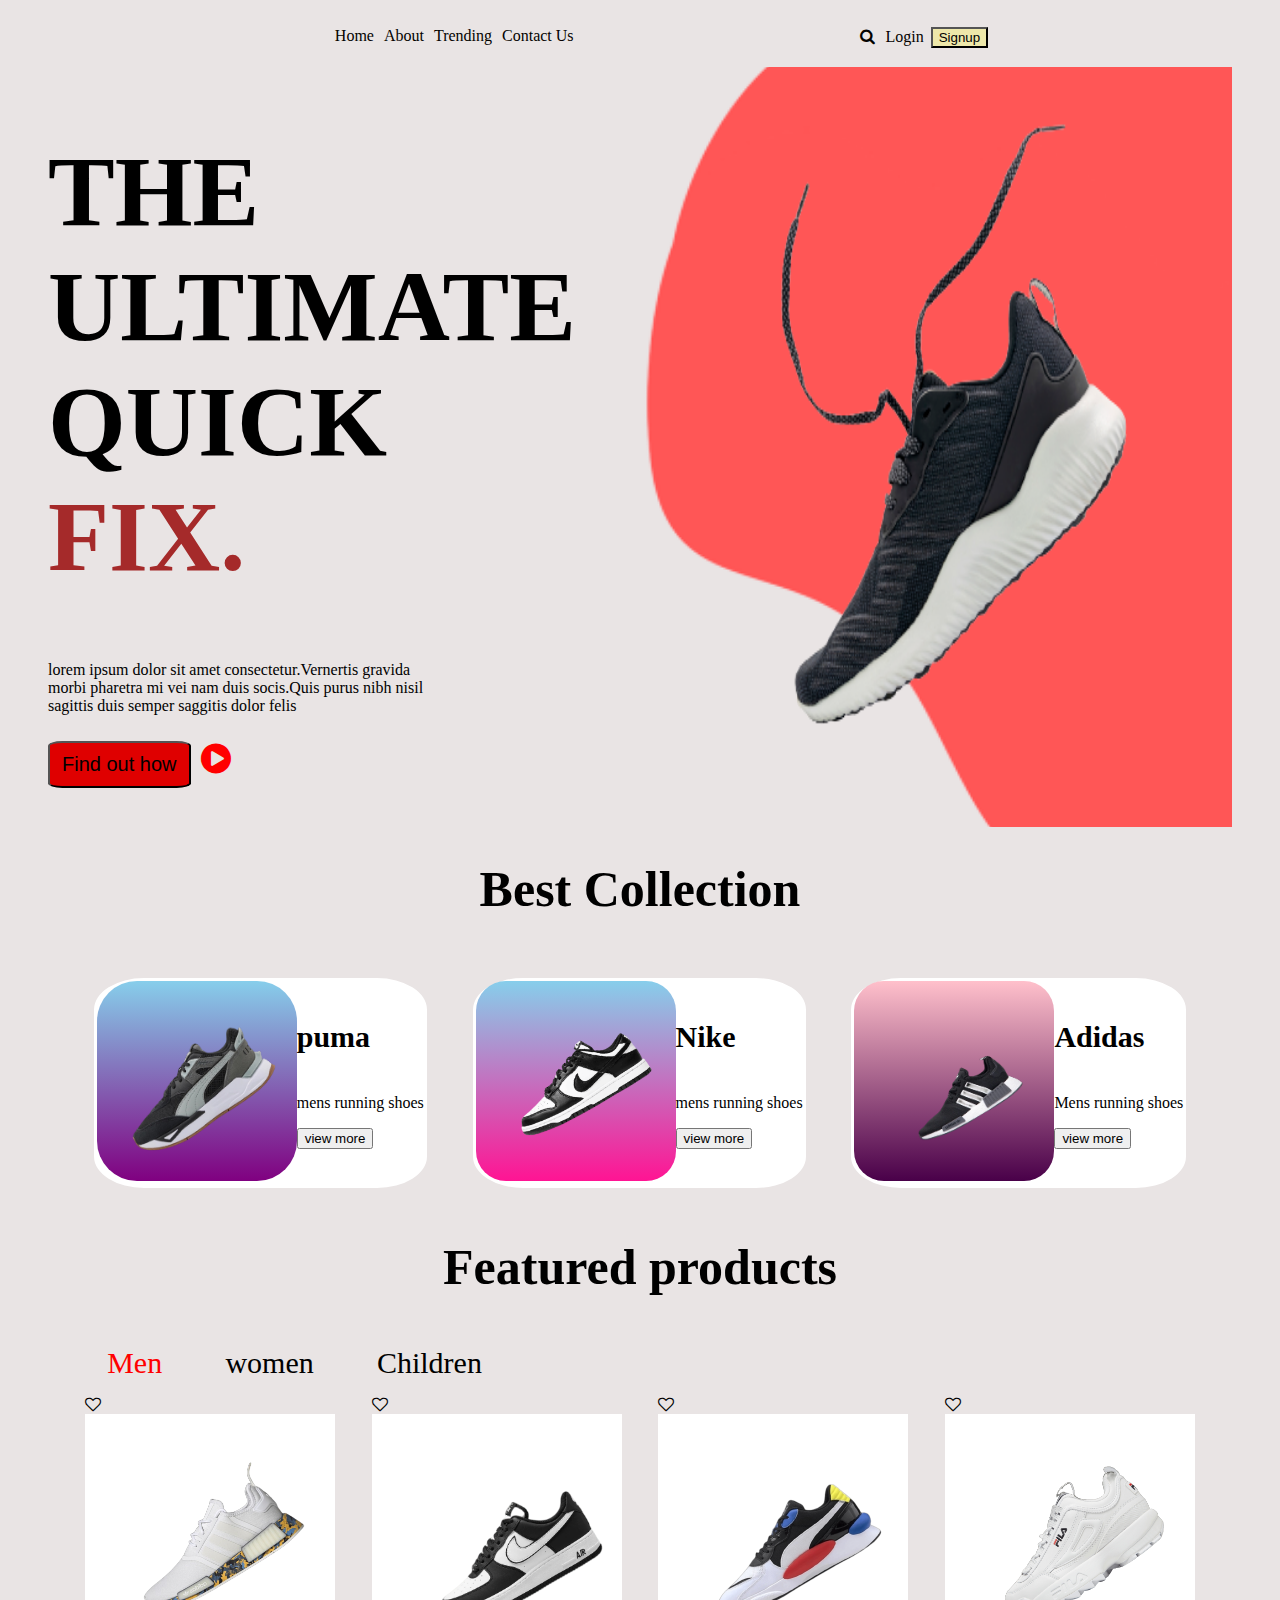
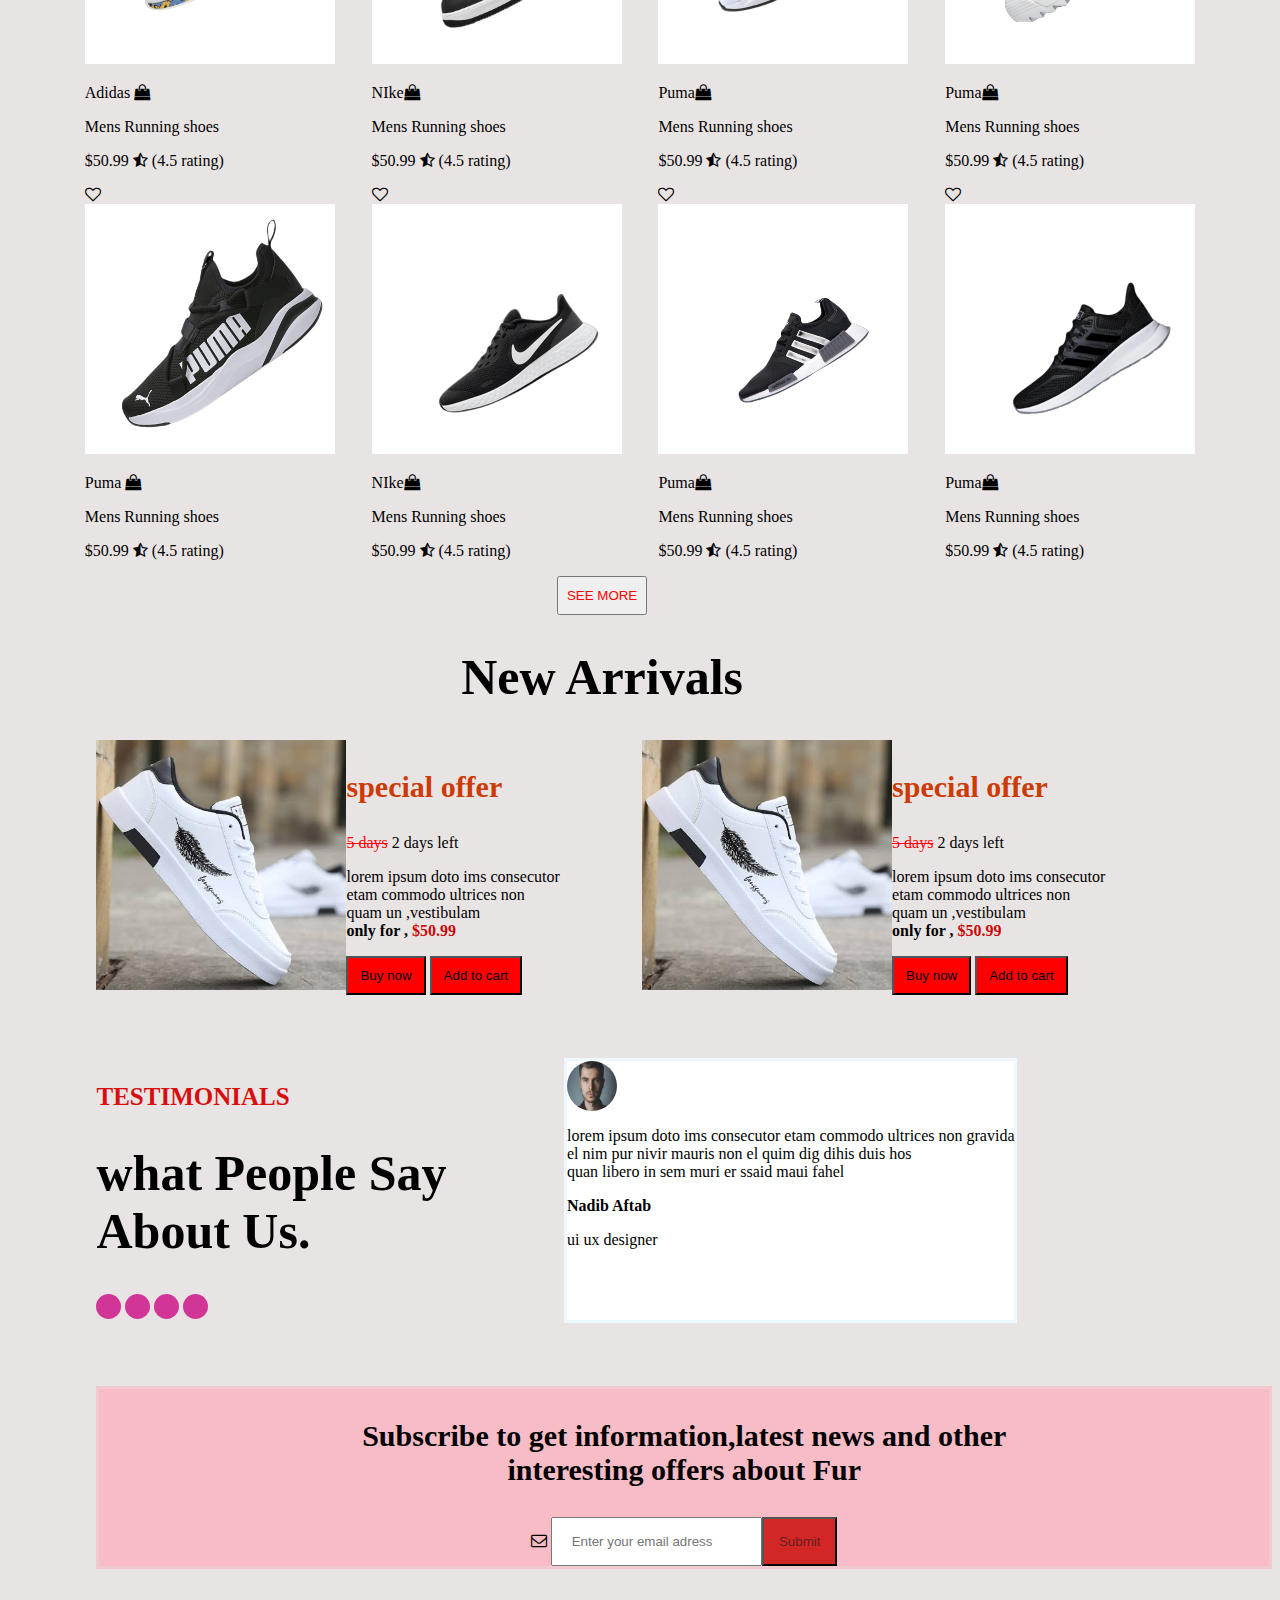
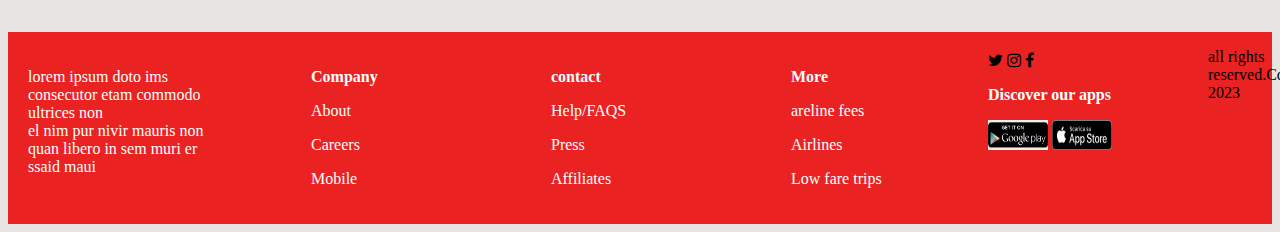
==== index.html @ 6645ae86 "first commit" ====
<!DOCTYPE html>
<html lang="en">
<head>
    <meta charset="UTF-8">
    <meta http-equiv="X-UA-Compatible" content="IE=edge">
    <meta name="viewport" content="width=device-width, initial-scale=1.0">
    <title>Document</title>
     <link rel="stylesheet" href="https://cdnjs.cloudflare.com/ajax/libs/font-awesome/4.7.0/css/font-awesome.min.css">
     <link rel="stylesheet" href="/styles.css">
    </head>
<body>
    <div class="mom">
        <div class="navbar">
            <div class="nav1">
                <ul>
                <a class="home" href="home">Home</a>
                <a class="about" href="about">About</a>
                <a class="trending" href="Trending">Trending</a>
                <a class="contact" href="contact us">Contact Us</a>
                </ul>
            </div>
            <div class="nav1">
                <ul>
                <a href="#"><i class="fa fa-search"></i></a>
               <a href="login">Login</a>
               <button>Signup</button>
               </ul>
            </div>

       </div>


      
       <div class="section1">
        
        <div >
         <h1 class="wording">THE <br> ULTIMATE <br> QUICK <span class="fix">FIX.</span></h1>
         <P>lorem ipsum dolor sit amet consectetur.Vernertis gravida <br>
             morbi pharetra mi vei nam duis socis.Quis purus nibh nisil  <br>
              sagittis duis semper saggitis dolor felis</P>
              <button class="button1">Find out how</button><i id="play" class="	fa fa-play-circle fa"></i>
        </div>
        <div class="image1">
            <img class="image" src="/images/shoe1.png" alt="shoe">
            
        </div>
    
      
        </div>
        <div class="heading">
            <h1 class="best">Best Collection</h1>
          
          </div>
        <div class="content2">

            <div class="shoez">
              <div>
              <img  class="shoe1" src="/images/shoes2.png" alt="">
              </div>
              <div>
              <h4 class="puma"><b>puma</b></h4>
              <p> mens running shoes</p>
              <button>view more</button>
              </div>
            </div>

                <div class="shoez2">
                  <div>
                    <img class="shoe2" src="/images/shoe3.png" alt="nike">
                  </div>
                  <div>
                  <h4 class="nike"><b>Nike</b> </h4>
                    <p>mens running shoes</p>
                    <button>view more</button> 
                    </div>
                </div>
                
              <div class="shoez3">
                <div>
               <img class="shoe3" src="/images/shoe4.png" alt="puma">
               </div>
               <div>
               <h4 class="adidas"><b>Adidas</b></h4>
               <p>Mens running shoes</p>
               <button>view more</button>
               </div>

          </div>
       </div>
       
       <div>
        <p class="feats"><b> Featured products</b></p>
       </div>
       <div>
        <p> <span class="men">Men</span> <span class="women">women</span> <span class="child"> Children</span></p> 
       </div>
       <div class="photos">
        <div class="adidaz">
          <div>
         <div><i class="	fa fa-heart-o"></i></div>
          <img class="adidass" src="/images/shoe5 (1).png" alt="adidas">
         <p> Adidas <span><i class="	fa fa-shopping-bag"></i></span></p> 
         <p>Mens Running shoes</p>
         <p>$50.99 <i class="	fa fa-star-half-o"></i> (4.5 rating)</p>

       </div>
       <div class nikes>
        <div><i class="	fa fa-heart-o"></i></div>
        <img class="nikess" src="/images/shoe6.png" alt="nike">
        <p> NIke<span><i class="	fa fa-shopping-bag"></i></span></p> 
        <p>Mens Running shoes</p>
        <p>$50.99 <i class="	fa fa-star-half-o"></i> (4.5 rating)</p>
       </div>

       <div class pumads>
        <div><i class="	fa fa-heart-o"></i></div>
        <img class="pumaaa" src="/images/shoe7.png" alt="nike">
        <p> Puma<span><i class="	fa fa-shopping-bag"></i></span></p> 
        <p>Mens Running shoes</p>
        <p>$50.99 <i class="	fa fa-star-half-o"></i> (4.5 rating)</p>
       </div>
       <div class filass>
        <div><i class="	fa fa-heart-o"></i></div>
        <img class="filad" src="/images/shoe8.png" alt="nike">
        <p> Puma<span><i class="	fa fa-shopping-bag"></i></span></p> 
        <p>Mens Running shoes</p>
        <p>$50.99 <i class="	fa fa-star-half-o"></i> (4.5 rating)</p>
       </div>


       </div>


       </div>
       <div class="photos2">
        <div class="adidaz">
           
            <div>
            <div><i class="	fa fa-heart-o"></i></div>
               <img class="pumaz2" src="/images/shoe9.png" alt="adidas">
               <p> Puma <span><i class="	fa fa-shopping-bag"></i></span></p> 
               <p>Mens Running shoes</p>
                <p>$50.99 <i class="	fa fa-star-half-o"></i> (4.5 rating)</p>

            </div>
            <div class nikes>
           <div><i class="	fa fa-heart-o"></i></div>
           <img class="nikess" src="/images/shoe10.png" alt="nike">
           <p> NIke<span><i class="	fa fa-shopping-bag"></i></span></p> 
            <p>Mens Running shoes</p>
             <p>$50.99 <i class="	fa fa-star-half-o"></i> (4.5 rating)</p>
            </div>

            <div class pumads>
             <div><i class="	fa fa-heart-o"></i></div>
            <img class="pumaaa" src="/images/shoe11 (1).png" alt="nike">
            <p> Puma<span><i class="	fa fa-shopping-bag"></i></span></p> 
             <p>Mens Running shoes</p>
            <p>$50.99 <i class="	fa fa-star-half-o"></i> (4.5 rating)</p>
           </div>
            <div class filass>
            <div><i class="	fa fa-heart-o"></i></div>
            <img class="filad" src="/images/shoe12.png" alt="nike">
            <p> Puma<span><i class="	fa fa-shopping-bag"></i></span></p> 
            <p>Mens Running shoes</p>
            <p>$50.99 <i class="	fa fa-star-half-o"></i> (4.5 rating)</p>
           </div>


       </div>


       </div>

       </div>
       <div class="see">
        <div>
        <button class="butt"> SEE MORE</button>
 
       </div>
       <div>
       <h1 class="new"> New Arrivals</h1>
       </div>
        </div>
       <div class="sneaky">
        <div>
       <img class="sneakers" src="/images/sneaker.jpeg" alt="">
        </div>
        <div>
       <p class="special"><b>special offer</b></p>
       <p> <span><s class="s">5 days</s></span> 2 days left</p>
      <p>lorem ipsum doto ims consecutor <br>
      etam commodo ultrices  non  <br>
       quam un ,vestibulam <br>
        <b><span class="only">only for</span> , <span class="dol">$50.99</span> </b></p>
        <button class="buts">Buy now</button><span> <button class="but"> Add to cart</button></span>
        
      </div>
      <div class="sneaky">
        <div>
          <img class="sneakers" src="/images/sneaker.jpeg" alt="">
        </div>
        <div>
          <p class="special"><b>special offer</b></p>
          <p> <span><s class="s">5 days</s></span> 2 days left</p>
          <p>lorem ipsum doto ims consecutor <br>
          etam commodo ultrices  non  <br>
           quam un ,vestibulam <br>
            <b><span class="only">only for</span> , <span class="dol">$50.99</span> </b></p>
            <button class="buts">Buy now</button><span> <button class="but"> Add to cart</button></span>
            
          </div>
      </div>
      

    </div>
    <div class="statistics">
      <div>
     <p class="Test"> <b>TESTIMONIALS</b></p>
     <h1 class="what"> what People Say <br>
      About Us.</h1>
      <span class="cir"></span>
       <span class="cir"></span>
       <span class="cir"></span>
       <span class="cir"></span>
    </div>
     <div class="stats">
     <img class="avatar" src="/images/man.jpeg" alt="">
     <p><p>lorem ipsum doto ims consecutor 
       etam commodo ultrices  non gravida <br>
          el nim pur nivir mauris non el quim dig dihis duis hos <br>
         quan libero in sem muri er ssaid maui fahel</p>
         <p> <b> Nadib Aftab</b></p>
         <p> ui ux designer</p>
     </div>
     
   </div>
   <div>
    <div class="subscribe">
      <p class="sub"> <b> Subscribe to get information,latest news and other <br>
       interesting offers about Fur</b></p>
       <div class="input">
        <i class="fa fa-envelope-o"></i>
        <input type="text" placeholder=" Enter your email adress"><span><button class="button">Submit</button></span>

       </div>
    </div>
   </div>
   <div>
    <footer>
    <div class="divs">
      <div class="main">
        <p class="lorem">lorem ipsum doto ims consecutor 
          etam commodo ultrices  non  <br>
             el nim pur nivir mauris non <br>
            quan libero in sem muri er ssaid maui</p>
      </div>
      <div class="main">
        <ul> <b><a href="company">Company</a></b></ul>
        <ul><a href="About"> About</a></ul>
        <ul> <a href="careers">Careers</a></ul>
        <ul><a href="mobile"> Mobile</a></ul>
      </div>
      <div class="main">
        <ul> <b><a href="contact"> contact</a></b></ul>
        <ul><a href="help">Help/FAQS</a></ul>
        <ul><a href="press">Press</a></ul>
        <ul><a href="affiliates">Affiliates</a></ul>
      </div>
      <div class="main">
        <ul><b><a href="more">More</a></b></ul>
        <ul><a href="fare">areline fees</a></ul>
        <ul><a href="air">Airlines</a></ul>
        <ul><a href="low">Low fare trips</a></ul>


      </div>
      <div class="main"> 
        <i class="	fa fa-twitter"></i>
        <i class="	fa fa-instagram"></i>
        <i class="fa fa-facebook"></i>
        <p><b><a href="discover">Discover our apps</a></b></p>
        <img class="google" src="/images/google.png" alt="">
        <img class="apple" src="/images/apple1.png" alt="">
      </div>
      <div><p>all rights reserved.Copyright 2023</p></div>
   </div>
    </footer>
  </div>

    
   
     

         


  

     
     
     
  
   
 
   
   
   



    </div>    

 
    
</body>
</html>
---- styles.css ----
.navbar{
    display: flex;
    justify-content: space-evenly;
    padding: 3px;
  
}
body{
    background-color: rgb(233, 228, 228);
}
ul  a{
    text-decoration: none;
    padding: 3px;
    color: rgb(3, 2, 0);
   
}
ul li{
    list-style: none;
    padding: 3px;
    
}
ul button{
    background-color: palegoldenrod;
}
.nav1{
    display: flex;
    

}
.best{
  text-align: center;
  font-size: 50px;
}
.wording{
    font-size:100px;
  }
  .fix{
    color: brown;
  }
  .section1{
    display: flex;
    background-image: url(/images/background.png);
    background-size: 600px;
    background-repeat: no-repeat;
    background-position: right;
  }
  .image1{
   
    margin-right: 60%;
  }
  .image{
    width: 800px;
    height: 600px;
  }
  #play{
    font-size: 35px;
    color: red;
    padding: 10px;
  }
  .button1{
    background-color: rgb(223, 0, 0);
    padding: 10px 12px;
    border-radius: 10%;
    font-size: 20px;
    
    

  }
  .shoe1{
    width: 200px;
    height: 200px;
    background-image: linear-gradient(skyblue,purple) ;
    border-radius: 20%;
  }
  .shoe2{
    width: 200px;
    height: 200px;
    background-image: linear-gradient(skyblue,deeppink);
    border-radius: 15%;
  }
  .shoe3{
    width: 200px;
    height: 200px;
    background-image: linear-gradient(pink,rgb(73, 0, 73));
    border-radius: 15%;
  }

  .shoez{
    display: flex;
    border: solid white;
    background-color: white;
    border-radius: 15%;
  }
  .shoez2{
    display: flex;
    border: solid white;
    background-color: white;
    border-radius: 15%;

  }
  .shoez3{
    display: flex;
    border: solid white;
    background-color: white;
    border-radius: 15%;
  }
  .content2{
    display: flex;
    justify-content: space-evenly;
    margin-top: 5%;
  }
  .nike{
    font-size: 30px;
  }
  .puma{
    font-size: 30px;
  }
  .adidas{
    font-size: 30px;
  }
  .feats{
    text-align: center;
    font-size: 50px;
  }
  .men{
    color: red;
    font-size: 30px;
    margin-left: 5%;
    }
    .women{
    font-size: 30px;
    margin-left: 5%;
    }
    .child{
    font-size: 30px;
    margin-left: 5%;
    }
    .adidass{
      width: 250px;
      height: 250px;
      background-color: white;
    }
  
    .nikess{
      width: 250px;
      height: 250px;
      background-color: white;
    }
    .nikes{
      display: flex;
    }
    .pumads{
      display: flex;
    }
    .pumaaa{
      width: 250px;
      height: 250px;
      background-color: white;
      
      
      
    }
    .filass{
      display: flex;
    }
    .filad{
      width: 250px;
      height: 250px;
      background-color: white;
    }
    .adidaz{
      display: flex;
      justify-content: space-evenly;
      
    }
    .mom{
      margin: 0 40px;
    }
    .pumaz2{
      width: 250px;
      height: 250px;
      background-color: white;
    }
    .puma2{
      display: flex;
    }
    .nikez2{
      width: 250px;
      height: 250px;
      background-color: white;
    }
    .nike2{
      display: flex;

    }
    .adidaz2{
      display: flex;
    }
    .adidas2{
      width: 250px;
      height: 250px;
      background-color: white;
    }
    .adidaz3{
      display: flex;
    }
    .adidas3{
      width: 250px;
      height: 250px;
      background-color: white;
    }
    .see{
      text-align: center;
      margin-right: 6%;
    }
    .butt{
      padding: 10px 8px;
      color: red;
    }
    .sneaky{
      display: flex;
      margin-left: 7%;
    }
    .sneakers{
      height: 250px;
      width: 250px;
    }   
    .special{
      color: rgb(204, 59, 6);
      font-size: 30px;
    }
    .s{
      color: red;
    }
    .dol{
      color: rgb(201, 8, 8);
    }
    .buts{
      padding: 10px 12px ;
      background-color: red;
    } 
    .but{
      padding: 10px 12px ;
      background-color: red;
    }
    .statistics{
      display: flex;
      margin-top: 5%;
      margin-left: 7%;
    }
    .Test{
      color:rgb(216, 14, 14);
      font-size: 25px;
    }
    .what{
      font-size: 50px;
    }
    .avatar{
  
      vertical-align: middle;
      width: 50px;
      height: 50px;
      border-radius: 50%;
  
  }
  .stats{
    margin-left: 10%;
    border: solid aliceblue;
    
    background-color: white;
  }
  .cir{
  
    height: 25px;
    width: 25px;
    background-color: #d13696;
    border-radius: 50%;
    display: inline-block;
  }
  .subscribe{
    text-align: center;
    background-color: rgb(247, 188, 198);
    margin-top: 5%;

    border: solid rgb(241, 202, 208) ;
    margin-left: 7%;
   
  
    
  
  
  }
  .sub{
    font-size: 30px;
  }
  input{
    padding: 15px;
  }
  .button{
    padding: 15px;
    color: rgb(100, 30, 30);
    background-color: rgb(211, 39, 39);
  }
  .lorem{
    color: white;
  }

  .new{
   font-size:50px;
  }
  .butt{
    padding: 10px 8px;
    color: red;
  }
  .find{
    background-color: rgb(216, 14, 14);
  }
  .alls{
    display: flex;
  }
  .image{
    width: 20cm;
    height: 20cm;
  }
  
  .main{
  
      padding: 1.25rem;
      min-width: 12.5rem;
  }
  .divs{
    display: flex;
  }
  .ul{
    padding-left: 0%;
  }
 .main a{
    color: white;
    text-decoration: none;
  }
  footer{
  background-color: rgb(234, 34, 34);
  margin-top: 5%;
  }
  .google{
    width: 60px;
    height: 30px;
  }
  .apple{
    width: 60px;
    height: 30px;
  }
  main ul a{
    color: white;
  }
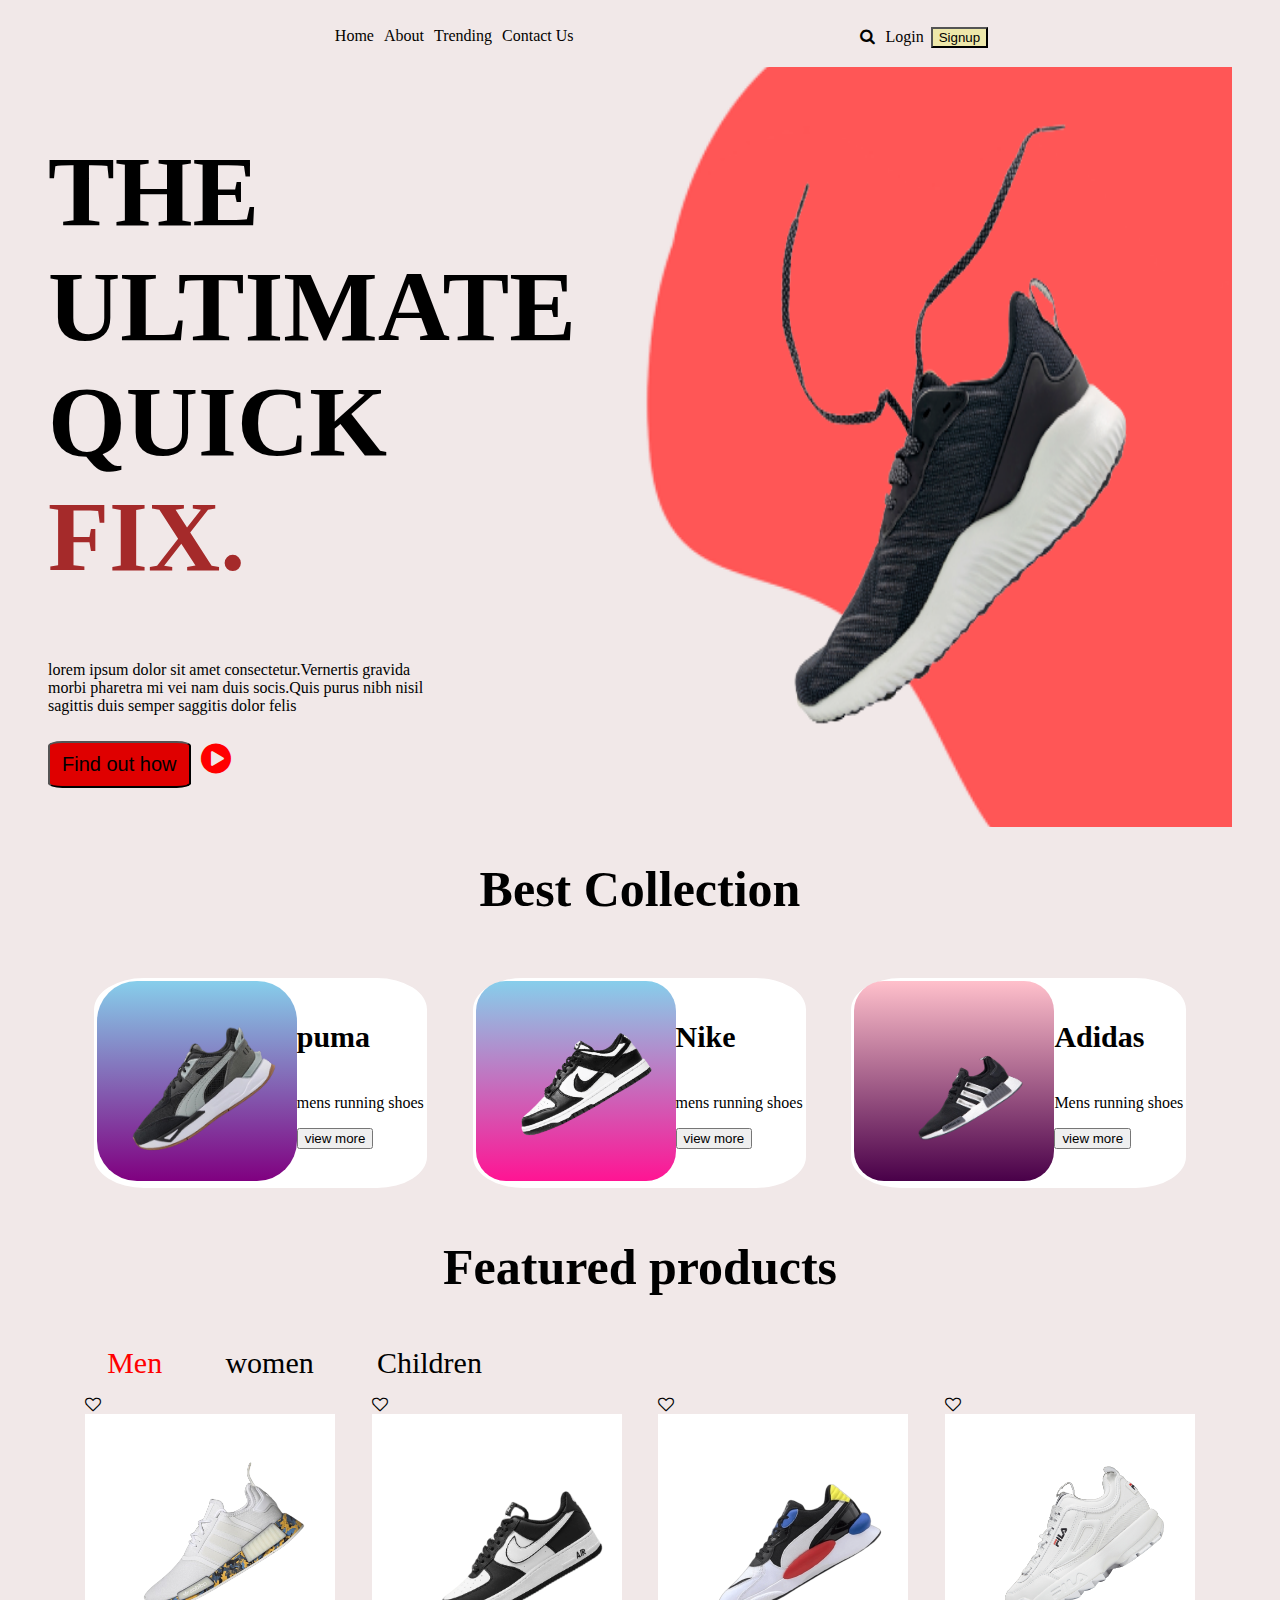
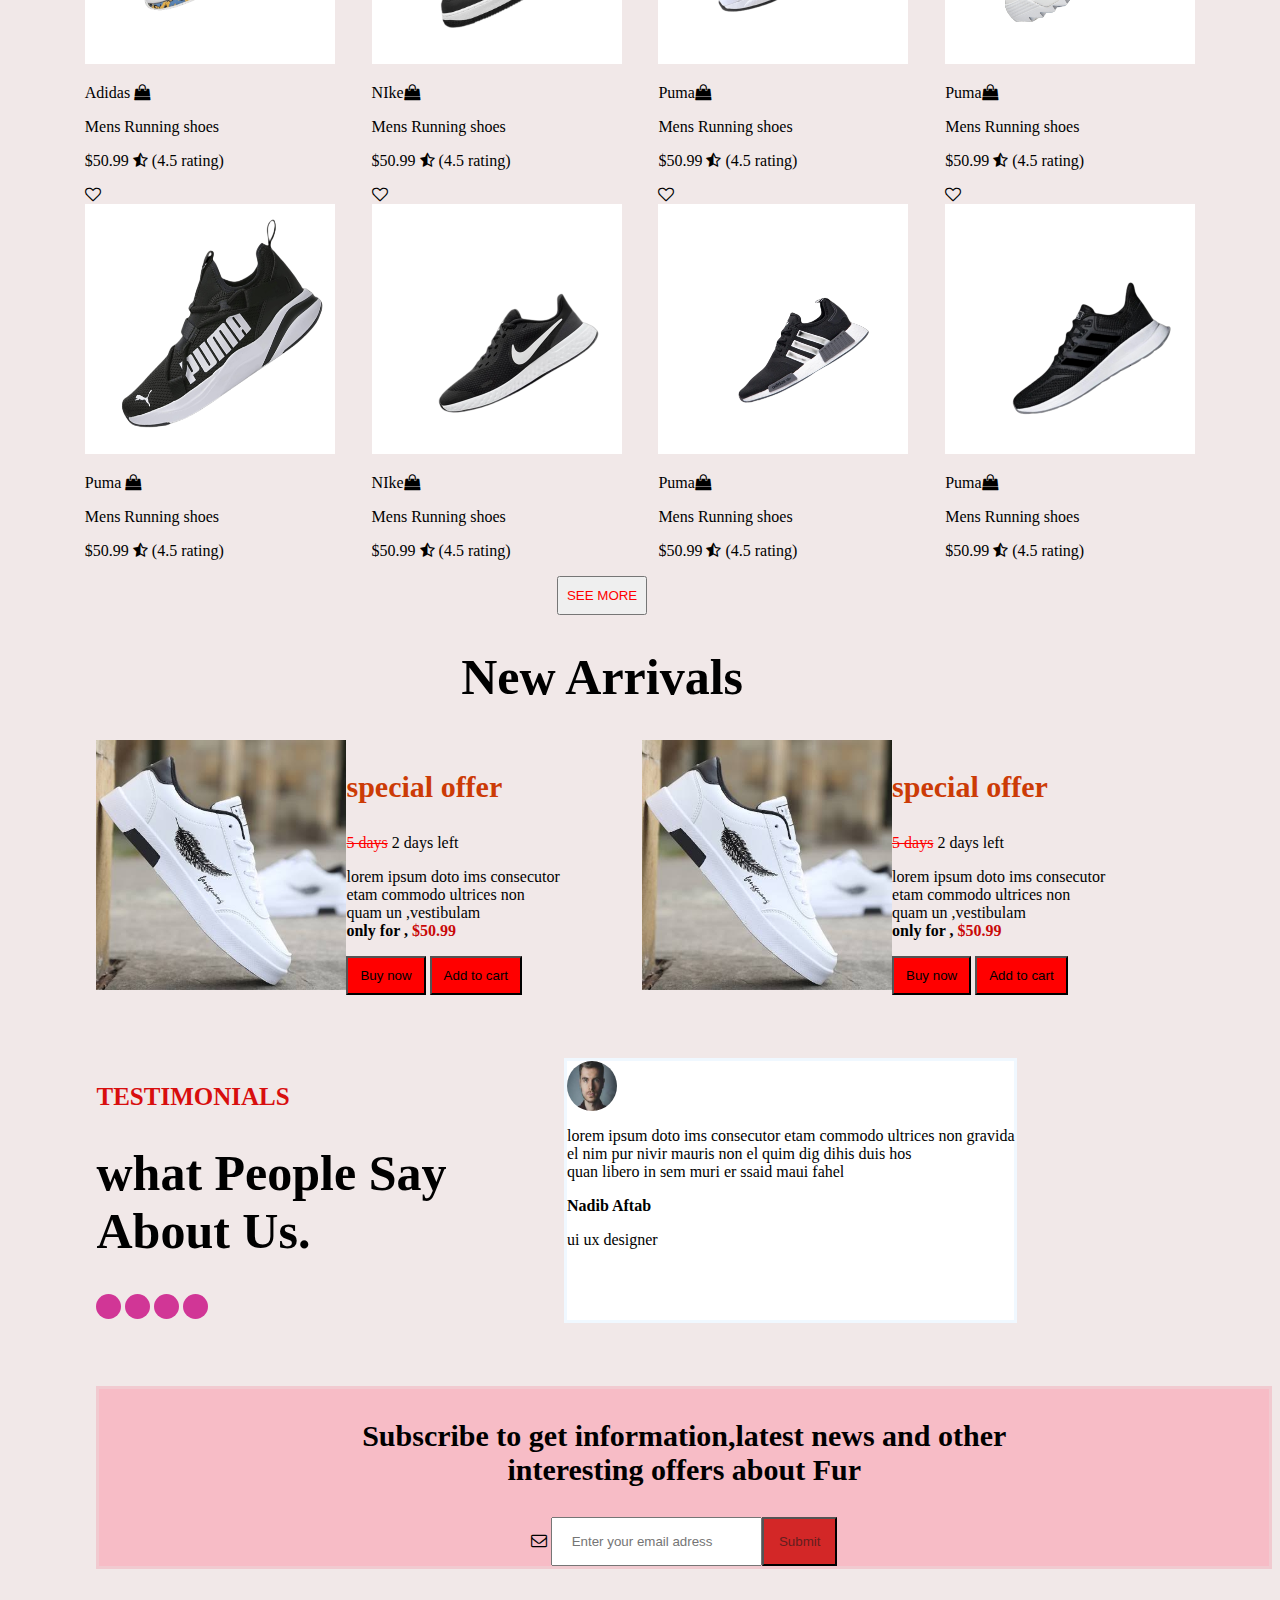
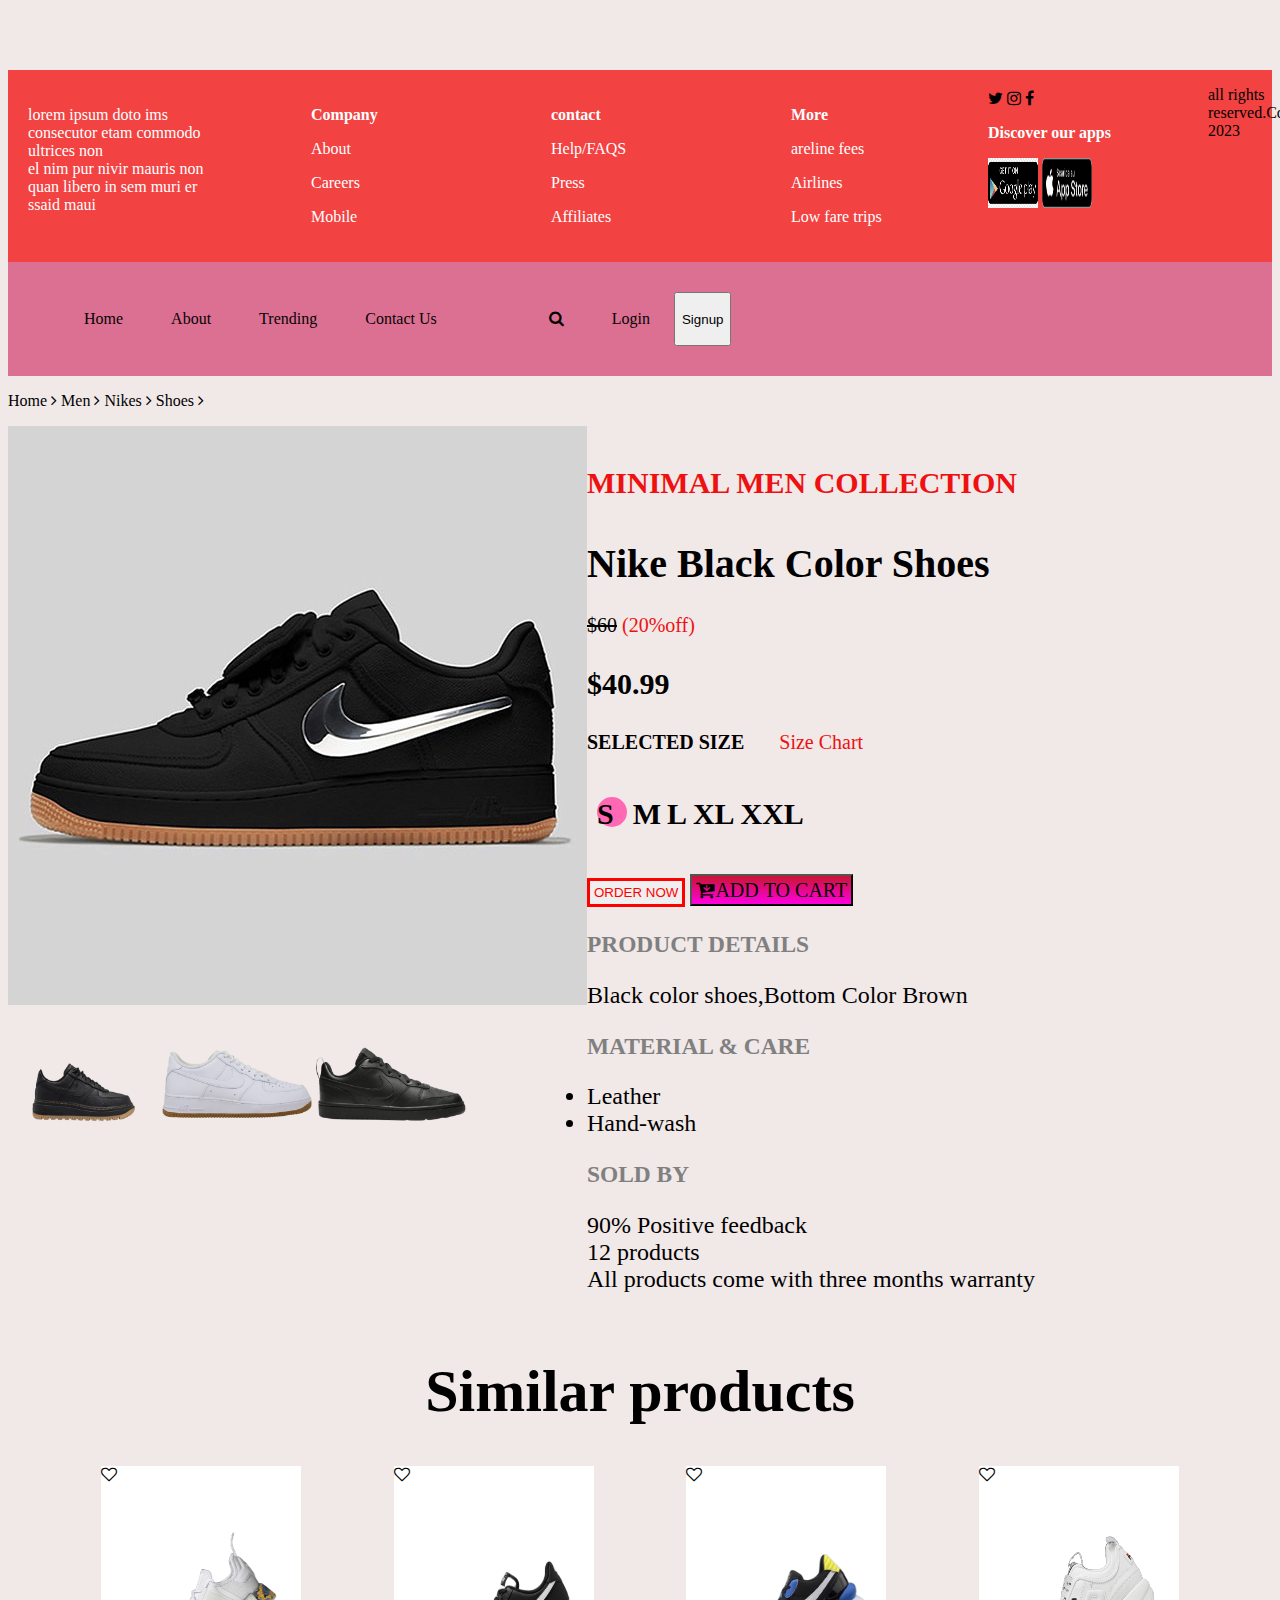
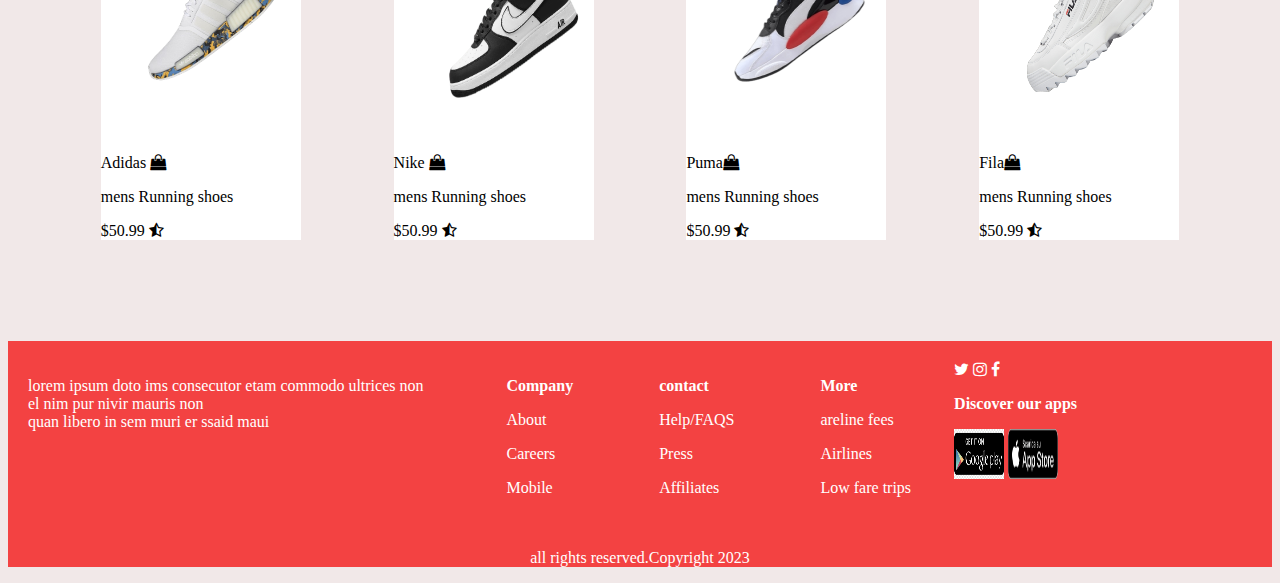
==== commit 1adc3de8: "first commit" ====
--- a/index.html
+++ b/index.html
@@ -309,9 +309,143 @@
 
 
 
-    </div>    
-
- 
-    
-</body>
-</html>+    </div> 
+    <div>
+      <div>
+        <div class="navbars">
+            <div class="navs1">
+              
+                 
+                  <a class="home" href="home">Home</a>
+                  <a class="about" href="about">About</a>
+                  <a class="trending" href="Trending">Trending</a>
+                <a class="contact" href="contact us">Contact Us</a>
+                
+            </div>
+            <div class="navs1">
+              
+                   <a href="#"><i class="fa fa-search"></i></a>
+                   <a href="login">Login</a>
+                   <button>Signup</button>
+               
+            </div>
+
+       </div>
+       <p><span>Home <i class="fa fa-angle-right"></i></span>
+        <span>Men <i class="fa fa-angle-right"></i></span> 
+        <span>Nikes <i class="fa fa-angle-right"></i></span> 
+        <span>Shoes <i class="fa fa-angle-right"></i></span></p>
+       <div class="containers1">
+        <div class="shoes1">
+           
+        <img class="shoez1" src="/image/shoe1.jpg" alt="">
+        <div class="imagez1">
+            <img class="imgs1" src="/image/shoes2-removebg-preview.png" alt="">
+            <img class="imgs2" src="/image/shoes3-removebg-preview.png" alt="">
+            <img class="imgsing3" src="/image/shoez-removebg-preview (copy).png" alt="">
+         </div>
+          </div>
+     
+         <div class="minimal">
+           <h4 class="mens"><b>MINIMAL MEN COLLECTION</b></h4>
+            <H1>Nike Black Color Shoes</H1>
+                <p><s>$60</s> <span class="off">(20%off)</span></p>
+                <h3 class="price">$40.99</h3>
+                <p><b>SELECTED SIZE </b> <SPan class="size">Size Chart</SPan></p>
+                <h3 class="sizes"><span class="dot">S</span> <SPan class="m">M</SPan> <SPan class="l">L</SPan> <SPan class="x">XL</SPan> <SPan class="xx">XXL</SPan></h3>
+                <button class="order">ORDER NOW</button> <button id="add" class="fa fa-cart-arrow-down">ADD TO CART</button>
+                <h3 class="product">PRODUCT DETAILS</h3>
+                <P class="black">Black color shoes,Bottom Color Brown</P>
+                <h3 class="care">MATERIAL & CARE</h3>
+                <li class="wa">Leather</li>
+                <li class="wa">Hand-wash</li>
+                <h3 class="sold">SOLD BY</h3>
+                <P class="pos">90% Positive feedback <br>
+                12 products <br>
+                 All products come with three months warranty</P>
+             </div>
+        </div>
+       
+
+
+
+        </div>
+        <div>
+        <h1 class="head">Similar products</h1>
+     </div>
+     <div class="containerss4">
+        <div class="imgg5">
+            <div><i  class="fa fa-heart-o"></i></div><img  class="imging5"  src="/images/shoe5.png" alt="" >
+            <p>Adidas <i class="fa fa-shopping-bag"></i></p>
+            <p>mens Running shoes</p>
+            $50.99 <i class="fa fa-star-half-o"></i>
+         </div>
+        <div class="imggs6">
+          <div> <i class="fa fa-heart-o"></i></div><img  class="imging6"  src="/images/shoe6.png" alt="" >
+           <p>Nike <i class="fa fa-shopping-bag"></i></p>
+           <p>mens Running shoes</p>
+           $50.99 <i class="fa fa-star-half-o"></i>
+        </div>
+        <div class="imggs7">
+           <div><i class="fa fa-heart-o"></i></div><img  class="imging7"  src="/images/shoe7.png" alt="" >
+           <p>Puma<i class="fa fa-shopping-bag"></i></p>
+           <p>mens Running shoes</p>
+           $50.99 <i class="fa fa-star-half-o"></i>
+        </div>
+        <div class="imggs8">
+          <div> <i class="fa fa-heart-o"></i></div><img  class="imging8"  src="/images/shoe8.png" alt="" >
+           <p>Fila<i class="fa fa-shopping-bag"></i></p>
+           <p>mens Running shoes</p>
+           $50.99 <i class="fa fa-star-half-o"></i>
+        </div>
+       </div>
+       </div>
+       <div>
+        <footer>
+        <div class="divss">
+          <div class="mains">
+            <p class="lorem">lorem ipsum doto ims consecutor 
+              etam commodo ultrices  non  <br>
+                 el nim pur nivir mauris non <br>
+                quan libero in sem muri er ssaid maui</p>
+          </div>
+          <div class="mains">
+            <ul> <b><a href="company">Company</a></b></ul>
+            <ul><a href="About"> About</a></ul>
+            <ul> <a href="careers">Careers</a></ul>
+            <ul><a href="mobile"> Mobile</a></ul>
+          </div>
+          <div class="mains">
+            <ul> <b><a href="contact"> contact</a></b></ul>
+            <ul><a href="help">Help/FAQS</a></ul>
+            <ul><a href="press">Press</a></ul>
+            <ul><a href="affiliates">Affiliates</a></ul>
+          </div>
+          <div class="mains">
+            <ul><b><a href="more">More</a></b></ul>
+            <ul><a href="fare">areline fees</a></ul>
+            <ul><a href="air">Airlines</a></ul>
+            <ul><a href="low">Low fare trips</a></ul>
+    
+    
+          </div>
+          <div class="mains"> 
+            <i class="	fa fa-twitter"></i>
+            <i class="	fa fa-instagram"></i>
+            <i class="fa fa-facebook"></i>
+            <p><b><a href="discover">Discover our apps</a></b></p>
+            <img class="google" src="/images/google.png" alt="">
+            <img class="apple" src="/images/apple1.png" alt="">
+          </div>
+          
+       </div>
+       <p class="copys">all rights reserved.Copyright 2023</p>
+        </footer>
+      </div>
+   </div>
+    
+      
+</div>   
+
+    
+    --- a/styles.css
+++ b/styles.css
@@ -352,6 +352,272 @@
   main ul a{
     color: white;
   }
+
+  .navbars{
+
+    display: flex;
+    overflow: hidden;
+    padding: 10px 20px;
  
-
-
+  
+}
+
+.navs1 a{
+   
+    float: right;
+    
+    color: #070303;
+    
+    padding: 18px 24px;
+    text-decoration: none;
+    
+  }
+  .navs1{
+    display: flex;
+    flex-direction: row;
+    padding: 16px 24px;
+
+  }
+  @media screen and (min-width:400px) and (max-width:1440px){
+    .navbars{
+      display: flex;
+      overflow: hidden;
+      padding: 10px 20px;
+      background-color: palevioletred;
+    }
+    .navs1{
+      display: flex;
+      padding: 20px 32px;
+    }
+    .imagez1{
+      max-width: 90%;
+
+    }
+    .containers1{
+    
+    @shoe1{
+      max-width: 100px;
+      max-height:100px;
+    
+  }
+    }
+}
+@media only screen and (min-width:400px) and (max-width:1000px){
+.shoez1{
+  max-width: 300px;
+  max-height: 300px;
+  display: flex;
+}
+.imagez1{
+  display: flex;
+font-size: xx-small;
+}
+.minimal{
+  font-size: xx-small;
+  padding: 0%;
+}
+body{
+  max-width: 100%;
+  max-height: 100%;
+}
+footer{
+  max-width: 100%;
+  max-height: 100%;}
+
+}
+
+
+  
+
+
+body{
+    background-color: rgb(241, 232, 232);
+}
+
+
+.imgs1{
+    width: 150px;
+    height: 150px;
+}
+.imgs2{
+    width: 150px;
+    height: 150px;
+}
+.imgsing3{
+    width: 150px;
+    height: 150px;
+}
+.m{
+    font-size: 30px;
+}
+.l{
+    font-size: 30px;
+}
+.x{
+    font-size: 30px;
+}
+.xx{
+    font-size: 30px;
+}
+.dot {
+    height: 30px;
+    width: 30px;
+    background-color: hotpink;
+    border-radius: 50%;
+    display: inline-block;
+    font-size: 30px;
+  }
+  .sizes{
+    padding: 20px 10px;
+  }
+  .containers1{
+    display: flex;
+    background-repeat: no-repeat;
+    background-size: contain;
+    
+   
+    
+
+  }
+  .logo{
+    width: 30px;
+    height: 30px;
+  }
+  .shoe1z{
+    width: 600px;
+    height: 600px;
+    background-color: white;
+
+ 
+
+    
+  }
+  .imging5{
+    width: 200px;
+    height: 250px;
+  }
+  .imging6{
+    width: 200px;
+    height: 250px;
+  }
+  .imging7{
+    width: 200px;
+    height: 250px;
+  }
+  .imging8{
+    width: 200px;
+    height: 250px;
+  }
+  .containerss4{
+    display: flex;
+    justify-content: space-evenly;
+    
+
+  }
+  .mains{
+
+    padding: 20px;
+    min-width: 10px;
+    color: white;
+}
+.divss{
+    display: flex;
+  }
+  .ul{
+    padding-left: 0%;
+  }
+  a{
+    color: white;
+    text-decoration: none;
+    
+  }
+  footer{
+  background-color: rgb(243, 66, 66);
+  margin-top: 8%;
+  }
+  .copys{
+    color: white;
+    text-align: center;
+  }
+  .mains a{
+    color: white;
+  }
+  .imgg5{
+    background-color: white;
+  
+  }
+  .imggs8{
+    background-color: white;
+  }
+  .imggs7{
+    background-color: white;
+  }
+  .imggs6{
+    background-color: white;
+  }
+  .google{
+    width: 50px;
+    height: 50px;
+  }
+  .apple{
+    width: 50px;
+    height: 50px;
+  }
+  .mens{
+    color: rgb(238, 17, 17);
+    font-size: 30px;
+  }
+  .off{
+    color: rgb(238, 17, 17);
+  }
+.price{
+    font-size: 30px;
+}
+.size{
+    color:rgb(238, 17, 17) ;
+    padding-left: 30px;
+    font-size: 20px;
+}
+.order{
+  color: red;
+  border: solid red;
+  padding: 4px 4px;
+}
+#add{
+  padding: 4px 4px;
+  background-image: linear-gradient(rgb(202, 20, 50),rgb(255, 0, 225));
+}
+.product{
+  color: grey;
+}
+.care{
+  color: grey;
+}
+.black{
+  font-size: larger;
+}
+.wa{
+  font-size: larger;
+}
+.sold{
+  color: grey;
+}
+.pos{
+  font-size: larger;
+}
+.head{
+  text-align: center;
+  font-size: 60px;
+}
+@media(max-width: 1150px){
+  .mains{
+    padding: 15px;
+    min-width: 10px;
+  }
+}
+.minimal{
+  font-size: 20px;
+}
+ 
+
+
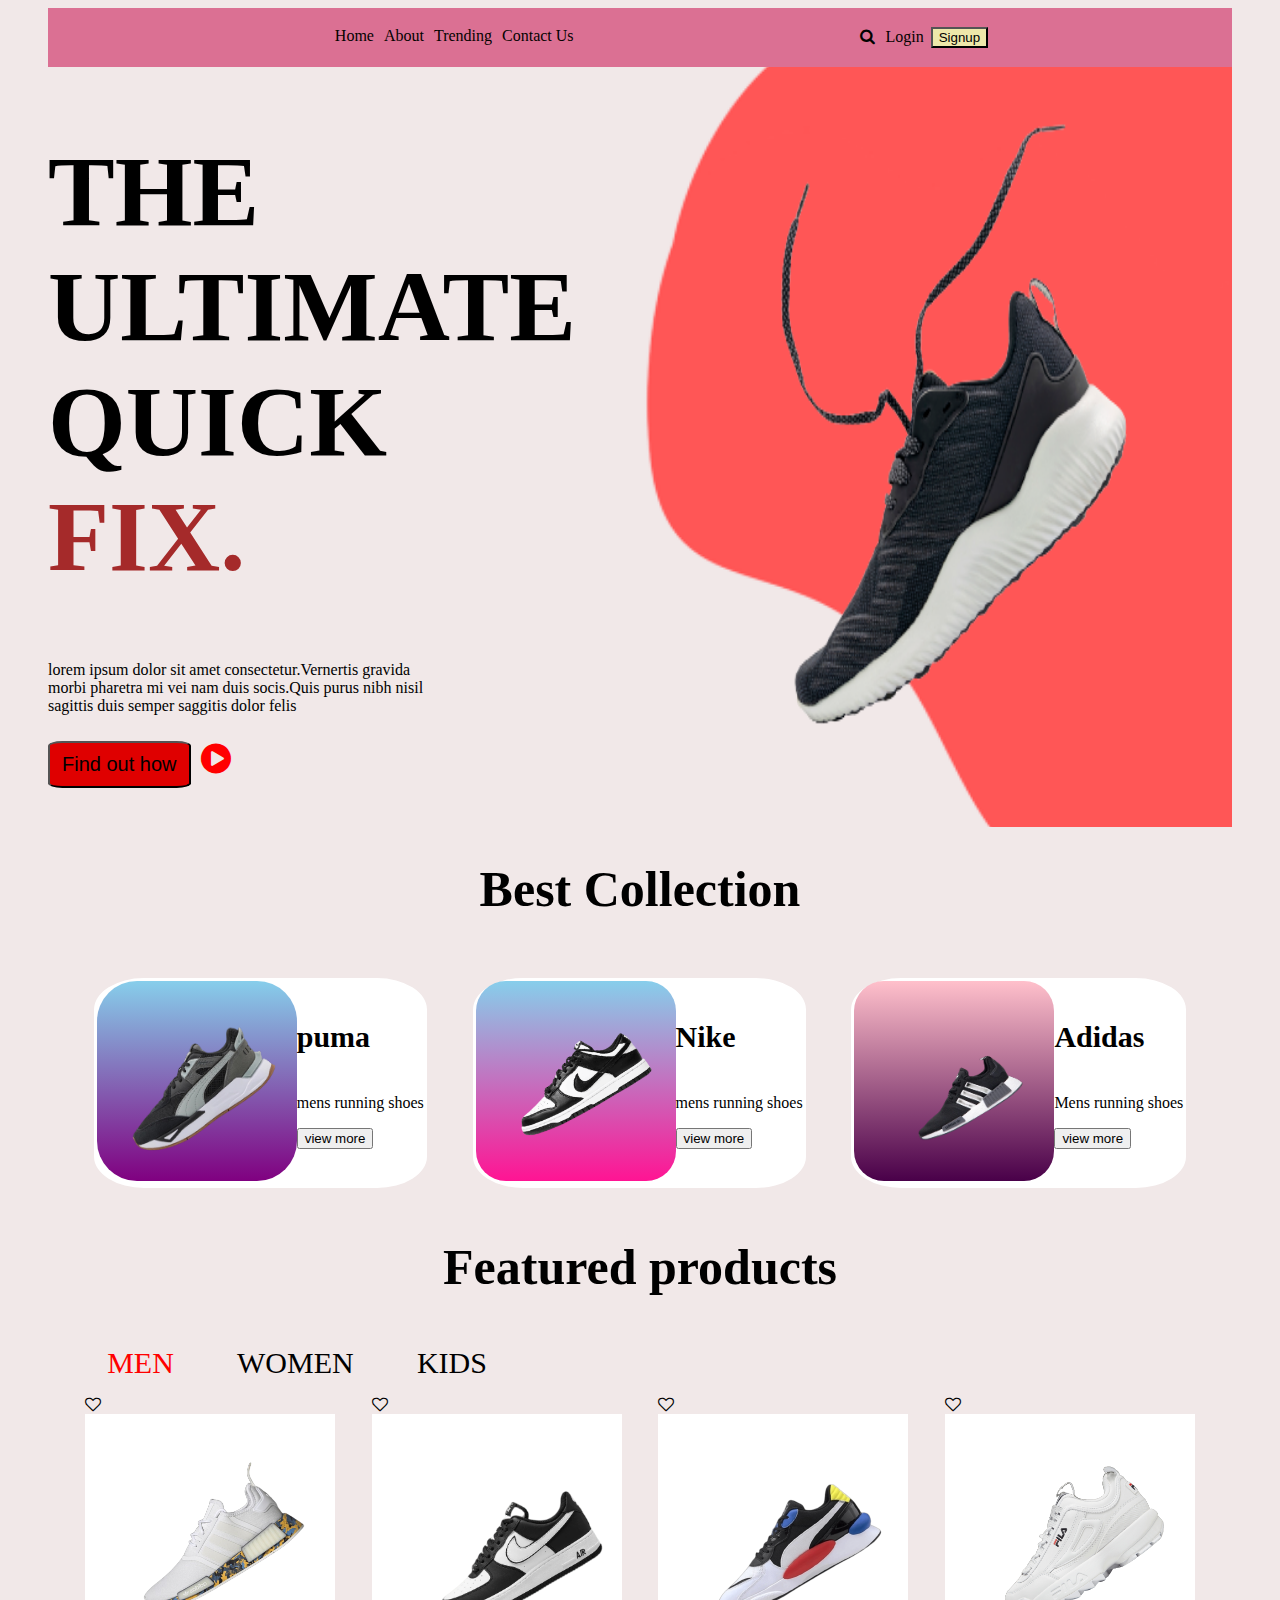
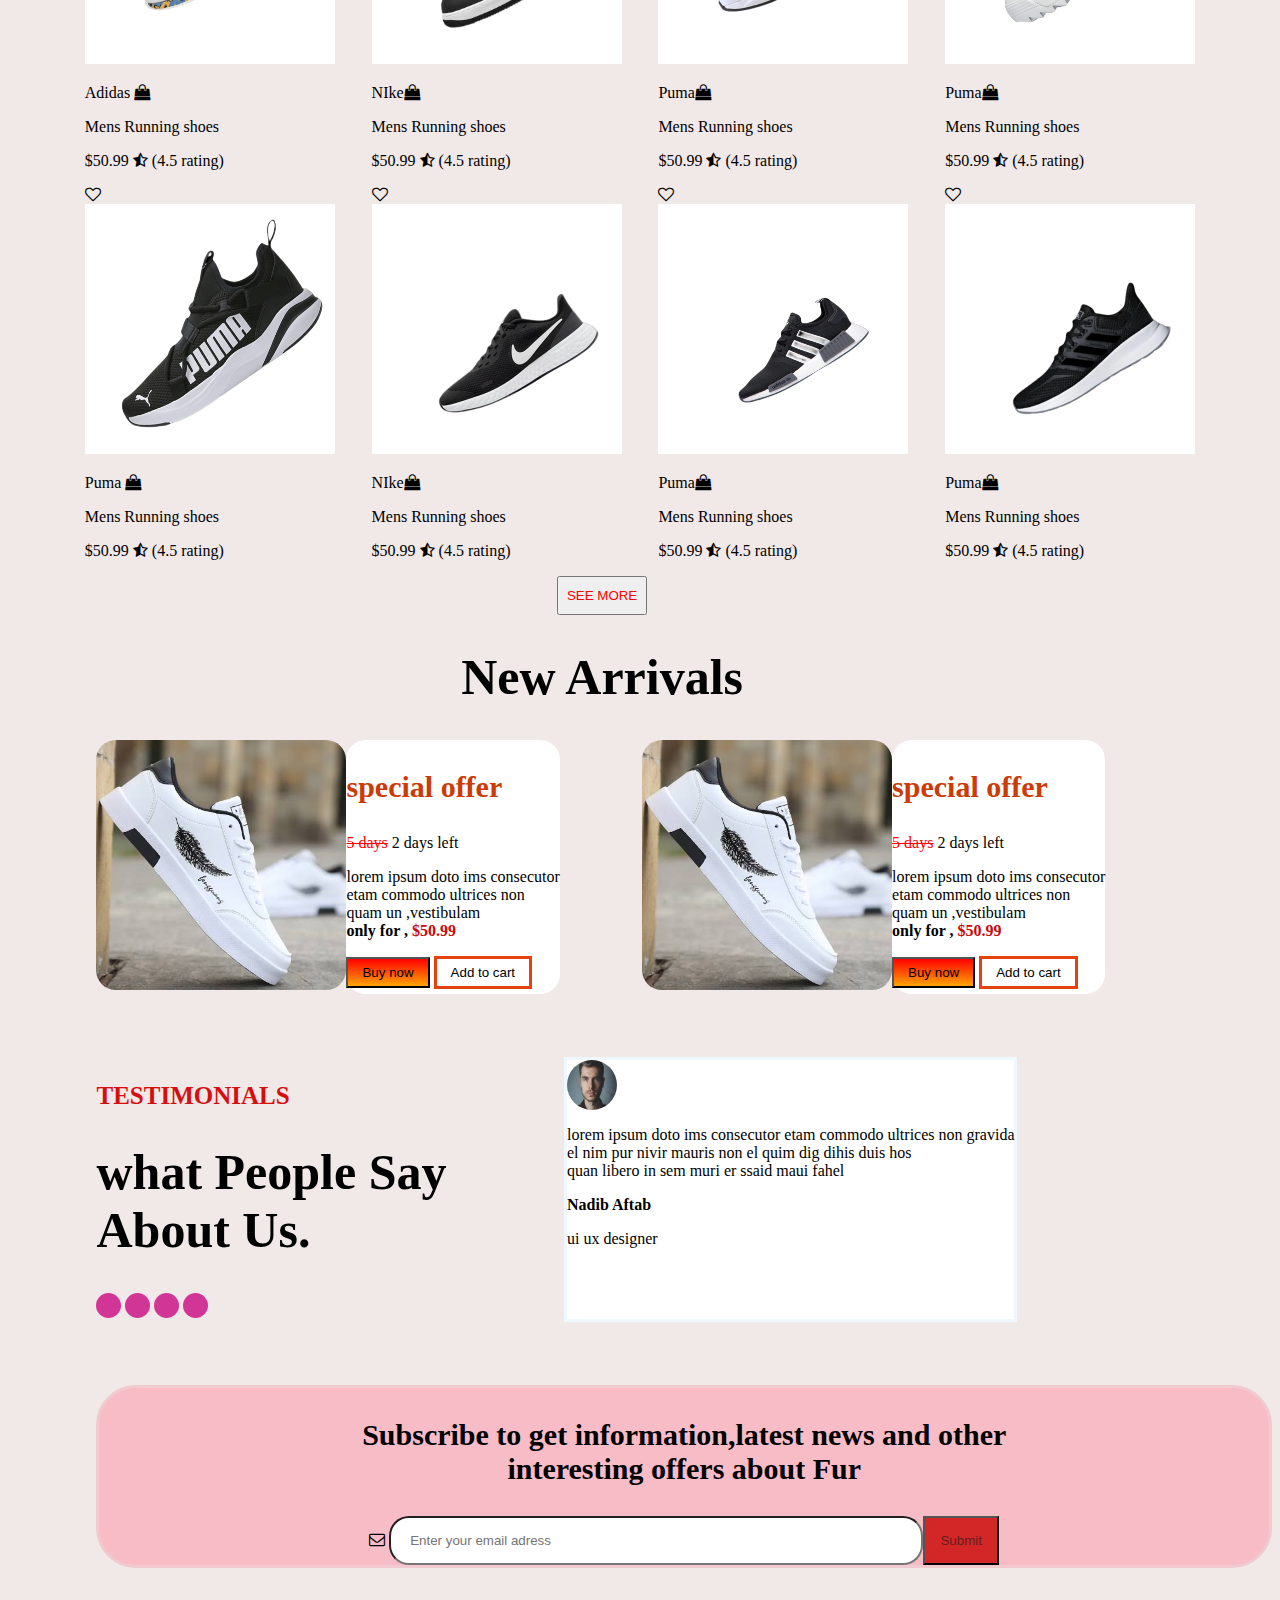
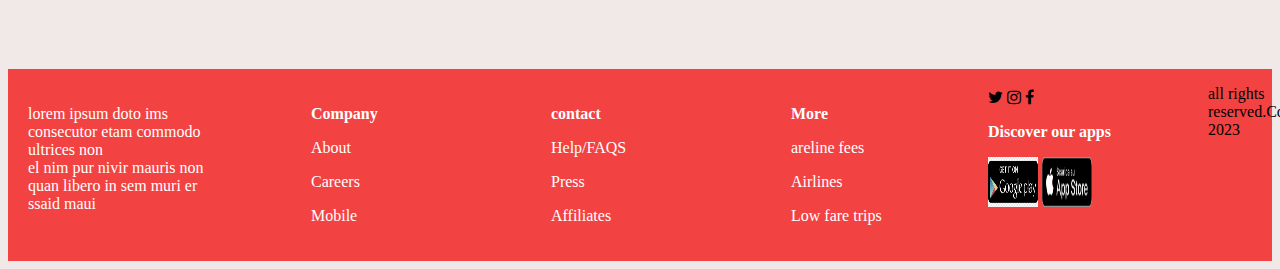
==== commit 91b0940a: "first commit" ====
--- a/index.html
+++ b/index.html
@@ -13,10 +13,10 @@
         <div class="navbar">
             <div class="nav1">
                 <ul>
-                <a class="home" href="home">Home</a>
-                <a class="about" href="about">About</a>
-                <a class="trending" href="Trending">Trending</a>
-                <a class="contact" href="contact us">Contact Us</a>
+                <a class="home" href="/index.html">Home</a>
+                <a class="about" href="/about.html">About</a>
+                <a class="trending" href="/trending.html">Trending</a>
+                <a class="contact" href="/conct.html">Contact Us</a>
                 </ul>
             </div>
             <div class="nav1">
@@ -33,9 +33,9 @@
       
        <div class="section1">
         
-        <div >
+        <div class="secss" >
          <h1 class="wording">THE <br> ULTIMATE <br> QUICK <span class="fix">FIX.</span></h1>
-         <P>lorem ipsum dolor sit amet consectetur.Vernertis gravida <br>
+         <P class="word2">lorem ipsum dolor sit amet consectetur.Vernertis gravida <br>
              morbi pharetra mi vei nam duis socis.Quis purus nibh nisil  <br>
               sagittis duis semper saggitis dolor felis</P>
               <button class="button1">Find out how</button><i id="play" class="	fa fa-play-circle fa"></i>
@@ -92,8 +92,10 @@
         <p class="feats"><b> Featured products</b></p>
        </div>
        <div>
-        <p> <span class="men">Men</span> <span class="women">women</span> <span class="child"> Children</span></p> 
-       </div>
+        <p> <span class="men"><a href="/trending.html">MEN</a></span> <span class="women"><a href="">WOMEN</a></span> 
+          <span class="child"> <a href="">KIDS</a></span></p> 
+   
+      </div>
        <div class="photos">
         <div class="adidaz">
           <div>
@@ -186,7 +188,7 @@
         <div>
        <img class="sneakers" src="/images/sneaker.jpeg" alt="">
         </div>
-        <div>
+        <div class="days">
        <p class="special"><b>special offer</b></p>
        <p> <span><s class="s">5 days</s></span> 2 days left</p>
       <p>lorem ipsum doto ims consecutor <br>
@@ -200,7 +202,7 @@
         <div>
           <img class="sneakers" src="/images/sneaker.jpeg" alt="">
         </div>
-        <div>
+        <div class="days">
           <p class="special"><b>special offer</b></p>
           <p> <span><s class="s">5 days</s></span> 2 days left</p>
           <p>lorem ipsum doto ims consecutor <br>
@@ -287,165 +289,7 @@
    </div>
     </footer>
   </div>
-
-    
-   
-     
-
-         
-
-
-  
-
-     
-     
-     
-  
-   
- 
-   
-   
-   
-
-
-
-    </div> 
-    <div>
-      <div>
-        <div class="navbars">
-            <div class="navs1">
-              
-                 
-                  <a class="home" href="home">Home</a>
-                  <a class="about" href="about">About</a>
-                  <a class="trending" href="Trending">Trending</a>
-                <a class="contact" href="contact us">Contact Us</a>
-                
-            </div>
-            <div class="navs1">
-              
-                   <a href="#"><i class="fa fa-search"></i></a>
-                   <a href="login">Login</a>
-                   <button>Signup</button>
-               
-            </div>
-
-       </div>
-       <p><span>Home <i class="fa fa-angle-right"></i></span>
-        <span>Men <i class="fa fa-angle-right"></i></span> 
-        <span>Nikes <i class="fa fa-angle-right"></i></span> 
-        <span>Shoes <i class="fa fa-angle-right"></i></span></p>
-       <div class="containers1">
-        <div class="shoes1">
-           
-        <img class="shoez1" src="/image/shoe1.jpg" alt="">
-        <div class="imagez1">
-            <img class="imgs1" src="/image/shoes2-removebg-preview.png" alt="">
-            <img class="imgs2" src="/image/shoes3-removebg-preview.png" alt="">
-            <img class="imgsing3" src="/image/shoez-removebg-preview (copy).png" alt="">
-         </div>
-          </div>
-     
-         <div class="minimal">
-           <h4 class="mens"><b>MINIMAL MEN COLLECTION</b></h4>
-            <H1>Nike Black Color Shoes</H1>
-                <p><s>$60</s> <span class="off">(20%off)</span></p>
-                <h3 class="price">$40.99</h3>
-                <p><b>SELECTED SIZE </b> <SPan class="size">Size Chart</SPan></p>
-                <h3 class="sizes"><span class="dot">S</span> <SPan class="m">M</SPan> <SPan class="l">L</SPan> <SPan class="x">XL</SPan> <SPan class="xx">XXL</SPan></h3>
-                <button class="order">ORDER NOW</button> <button id="add" class="fa fa-cart-arrow-down">ADD TO CART</button>
-                <h3 class="product">PRODUCT DETAILS</h3>
-                <P class="black">Black color shoes,Bottom Color Brown</P>
-                <h3 class="care">MATERIAL & CARE</h3>
-                <li class="wa">Leather</li>
-                <li class="wa">Hand-wash</li>
-                <h3 class="sold">SOLD BY</h3>
-                <P class="pos">90% Positive feedback <br>
-                12 products <br>
-                 All products come with three months warranty</P>
-             </div>
-        </div>
-       
-
-
-
-        </div>
-        <div>
-        <h1 class="head">Similar products</h1>
-     </div>
-     <div class="containerss4">
-        <div class="imgg5">
-            <div><i  class="fa fa-heart-o"></i></div><img  class="imging5"  src="/images/shoe5.png" alt="" >
-            <p>Adidas <i class="fa fa-shopping-bag"></i></p>
-            <p>mens Running shoes</p>
-            $50.99 <i class="fa fa-star-half-o"></i>
-         </div>
-        <div class="imggs6">
-          <div> <i class="fa fa-heart-o"></i></div><img  class="imging6"  src="/images/shoe6.png" alt="" >
-           <p>Nike <i class="fa fa-shopping-bag"></i></p>
-           <p>mens Running shoes</p>
-           $50.99 <i class="fa fa-star-half-o"></i>
-        </div>
-        <div class="imggs7">
-           <div><i class="fa fa-heart-o"></i></div><img  class="imging7"  src="/images/shoe7.png" alt="" >
-           <p>Puma<i class="fa fa-shopping-bag"></i></p>
-           <p>mens Running shoes</p>
-           $50.99 <i class="fa fa-star-half-o"></i>
-        </div>
-        <div class="imggs8">
-          <div> <i class="fa fa-heart-o"></i></div><img  class="imging8"  src="/images/shoe8.png" alt="" >
-           <p>Fila<i class="fa fa-shopping-bag"></i></p>
-           <p>mens Running shoes</p>
-           $50.99 <i class="fa fa-star-half-o"></i>
-        </div>
-       </div>
-       </div>
-       <div>
-        <footer>
-        <div class="divss">
-          <div class="mains">
-            <p class="lorem">lorem ipsum doto ims consecutor 
-              etam commodo ultrices  non  <br>
-                 el nim pur nivir mauris non <br>
-                quan libero in sem muri er ssaid maui</p>
-          </div>
-          <div class="mains">
-            <ul> <b><a href="company">Company</a></b></ul>
-            <ul><a href="About"> About</a></ul>
-            <ul> <a href="careers">Careers</a></ul>
-            <ul><a href="mobile"> Mobile</a></ul>
-          </div>
-          <div class="mains">
-            <ul> <b><a href="contact"> contact</a></b></ul>
-            <ul><a href="help">Help/FAQS</a></ul>
-            <ul><a href="press">Press</a></ul>
-            <ul><a href="affiliates">Affiliates</a></ul>
-          </div>
-          <div class="mains">
-            <ul><b><a href="more">More</a></b></ul>
-            <ul><a href="fare">areline fees</a></ul>
-            <ul><a href="air">Airlines</a></ul>
-            <ul><a href="low">Low fare trips</a></ul>
-    
-    
-          </div>
-          <div class="mains"> 
-            <i class="	fa fa-twitter"></i>
-            <i class="	fa fa-instagram"></i>
-            <i class="fa fa-facebook"></i>
-            <p><b><a href="discover">Discover our apps</a></b></p>
-            <img class="google" src="/images/google.png" alt="">
-            <img class="apple" src="/images/apple1.png" alt="">
-          </div>
-          
-       </div>
-       <p class="copys">all rights reserved.Copyright 2023</p>
-        </footer>
-      </div>
-   </div>
-    
-      
-</div>   
+ </body>
 
     
     --- a/styles.css
+++ b/styles.css
@@ -1,3 +1,135 @@
+
+
+/* MEDIA QUERY */
+
+@media (min-width: 300px) and (max-width: 760px ) {
+  body{
+    max-width: 100px;
+    max-height: 100px;
+  }
+
+	.navbar{
+		font-size: small;
+		margin-right: 0;
+		margin-left: 0;
+		padding: 0;
+		text-align: center;
+		text-decoration: none;
+	}
+
+	.navbar ul {
+    display: flex;
+		margin: 1%;
+		padding:1px;
+	}
+   .navbar a {
+		padding: 1em;
+		text-decoration: none;
+
+	}
+  .section1{
+    display: none;
+    background-image: none;
+
+     }
+  .heading h1{
+      font-size: 20px;
+     }
+  .image1 img{
+    width: 200px;
+    height: 200px;
+    
+  }
+    
+  .section1 button{
+    padding: 3px 2px;
+  }
+  .image1{
+
+  }
+
+ 
+  .wording{
+    font-size: 20px;
+  }
+  .secss h1{
+    font-size: 40px;
+  }
+  .content2{
+    display: grid ;
+    grid-template-columns: repeat(1/1,);
+  
+    
+    
+  }
+ 
+  .heading h1{
+    font-size: 20px;
+
+  }
+  .shoez
+
+}
+
+@media screen and (min-width:400px) and (max-width:1440px){
+  .navbar{
+    display: flex;
+    overflow: hidden;
+    padding: 10px 20px;
+    background-color: palevioletred;
+  }
+  .navs{
+    display: flex;
+    padding: 20px 32px;
+  }
+  .imagez{
+    max-width: 90%;
+
+  }
+  .section1{
+  
+  @shoe1{
+    max-width: 100px;
+    max-height:100px;
+  
+}
+  }
+  footer{
+    max-width: 100%;
+    max-height: 100%;}
+    
+    }
+@media only screen and (min-width:400px) and (max-width:1000px){
+.shoez1{
+max-width: 300px;
+max-height: 300px;
+display: flex;
+}
+.imagez1{
+display: flex;
+font-size: xx-small;
+}
+.minimal{
+font-size: xx-small;
+padding: 0%;
+}
+body{
+max-width: 100%;
+max-height: 100%;
+}
+footer{
+max-width: 100%;
+max-height: 100%;}
+
+}
+
+
+
+
+
+body{
+  background-color: rgb(241, 232, 232);
+}
 .navbar{
     display: flex;
     justify-content: space-evenly;
@@ -42,6 +174,7 @@
     background-size: 600px;
     background-repeat: no-repeat;
     background-position: right;
+    
   }
   .image1{
    
@@ -126,13 +259,37 @@
     font-size: 30px;
     margin-left: 5%;
     }
+    .men a{
+      color: red;
+    }
     .women{
     font-size: 30px;
     margin-left: 5%;
     }
+    .women a{
+      color: black;
+
+    }
     .child{
     font-size: 30px;
     margin-left: 5%;
+    }
+    .child a{
+      color: black;
+
+    }
+    .me a{
+      color: black;
+    }
+    .N a{
+      color: black;
+
+    }
+    .S a{
+      color: black;
+    }
+    .H a{
+      color: black;
     }
     .adidass{
       width: 250px;
@@ -159,6 +316,10 @@
       
       
     }
+    .days{
+      background-color: white;
+      border-radius: 20px;
+    }
     .filass{
       display: flex;
     }
@@ -219,10 +380,12 @@
     .sneaky{
       display: flex;
       margin-left: 7%;
+      border-radius: 20px;
     }
     .sneakers{
       height: 250px;
       width: 250px;
+      border-radius: 20px;
     }   
     .special{
       color: rgb(204, 59, 6);
@@ -236,11 +399,14 @@
     }
     .buts{
       padding: 10px 12px ;
-      background-color: red;
+      background: linear-gradient(red,orange);
+      padding: 6px 14px;
     } 
     .but{
       padding: 10px 12px ;
-      background-color: red;
+      border: solid rgb(230, 66, 16);
+      background-color: white;
+      padding: 6px 14px;
     }
     .statistics{
       display: flex;
@@ -280,6 +446,7 @@
     text-align: center;
     background-color: rgb(247, 188, 198);
     margin-top: 5%;
+    border-radius: 40px;
 
     border: solid rgb(241, 202, 208) ;
     margin-left: 7%;
@@ -329,6 +496,7 @@
   }
   .divs{
     display: flex;
+  
   }
   .ul{
     padding-left: 0%;
@@ -619,5 +787,134 @@
   font-size: 20px;
 }
  
-
-
+.navbar3{
+
+  display: flex;
+  overflow: hidden;
+  padding: 10px 20px;
+
+
+}
+.navs3{
+  display: flex;
+  padding: 20px 32px;
+}
+.navs3 a{
+   
+  float: right;
+  
+  color: #070303;
+  
+  padding: 18px 24px;
+  text-decoration: none;
+  
+}
+.jordan{
+  width: 400px;
+  height: 450px;
+  border-radius: 5%;
+}
+.firstbox{
+display: flex;
+gap: 1rem;
+margin-left: 5%;
+ 
+}
+.navs3 button{
+  padding: 5px 5px;
+}
+.firstbox1{
+  gap: 1rem;
+  margin-left: 5%;
+   
+  }
+.red{
+  width: 400px;
+  height: 500px;
+  border-radius: 5%;
+}
+.vision{
+display: flex;
+}
+.approach{
+  display: flex;
+} 
+ .mains{
+
+  padding: 20px;
+  min-width: 10px;
+  color: white;
+}
+.divss{
+  display: flex;
+}
+.ul{
+  padding-left: 0%;
+}
+a{
+  color: white;
+  text-decoration: none;
+  
+}
+footer{
+background-color: rgb(243, 66, 66);
+margin-top: 8%;
+}
+.copys{
+  color: white;
+  text-align: center;
+}
+.mains1 a{
+  color: white;
+}
+.navbar4{
+
+  display: flex;
+  overflow: hidden;
+  padding: 10px 20px;
+
+
+}
+.navs4{
+  display: flex;
+  padding: 20px 32px;
+}
+.navs4 a{
+   
+  float: right;
+  
+  color: #070303;
+  
+  padding: 18px 24px;
+  text-decoration: none;
+  
+}
+input{
+  width: 500px;
+  border-radius: 20px;
+}
+.us{
+  font-size: 60px;
+  text-align: center;
+}
+.short{
+  font-size: 60px;
+  text-align: center;
+}
+.short1{
+  font-size: 20px;
+  font-weight: bold;
+}
+.short2{
+  font-size: 20px;
+  font-weight: bold;
+}
+.shorts{
+  background: linear-gradient(red,rgba(133, 19, 123, 0.973));
+  padding: 14px 40px;
+}
+
+
+
+
+
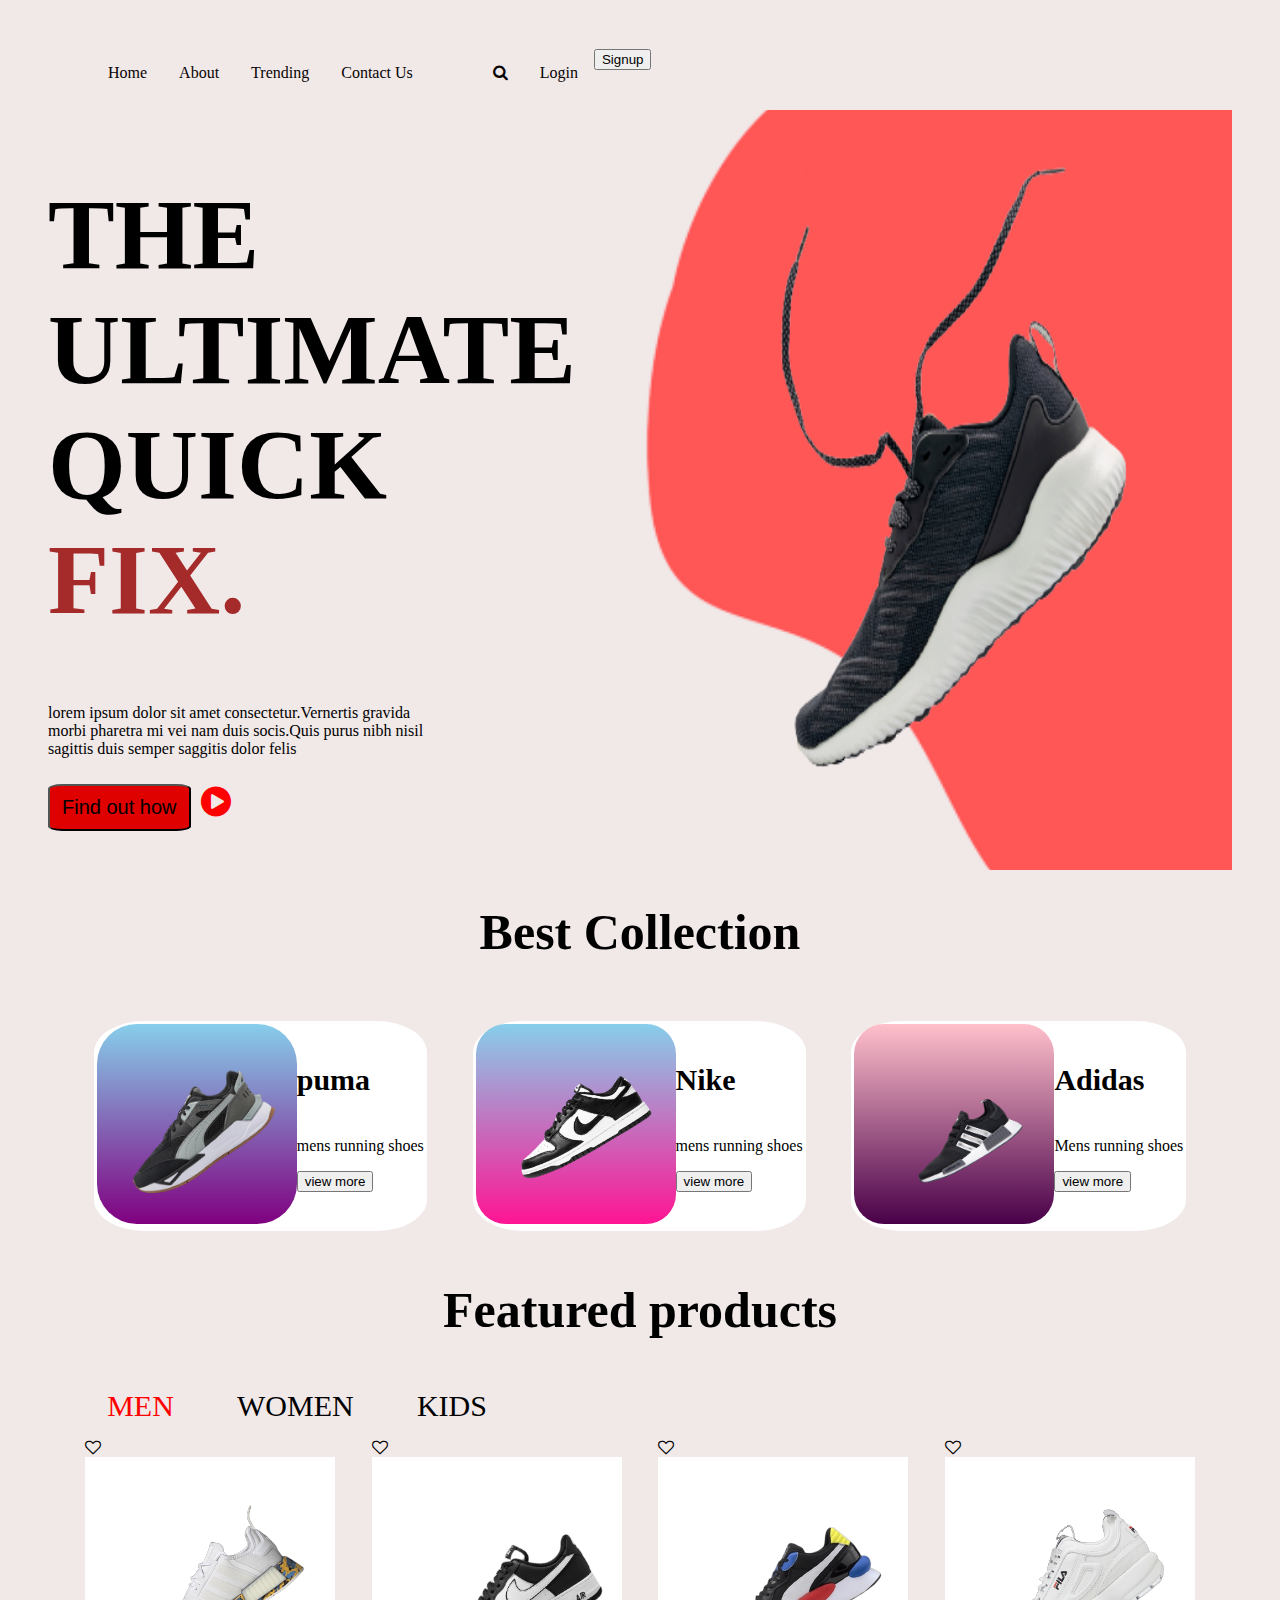
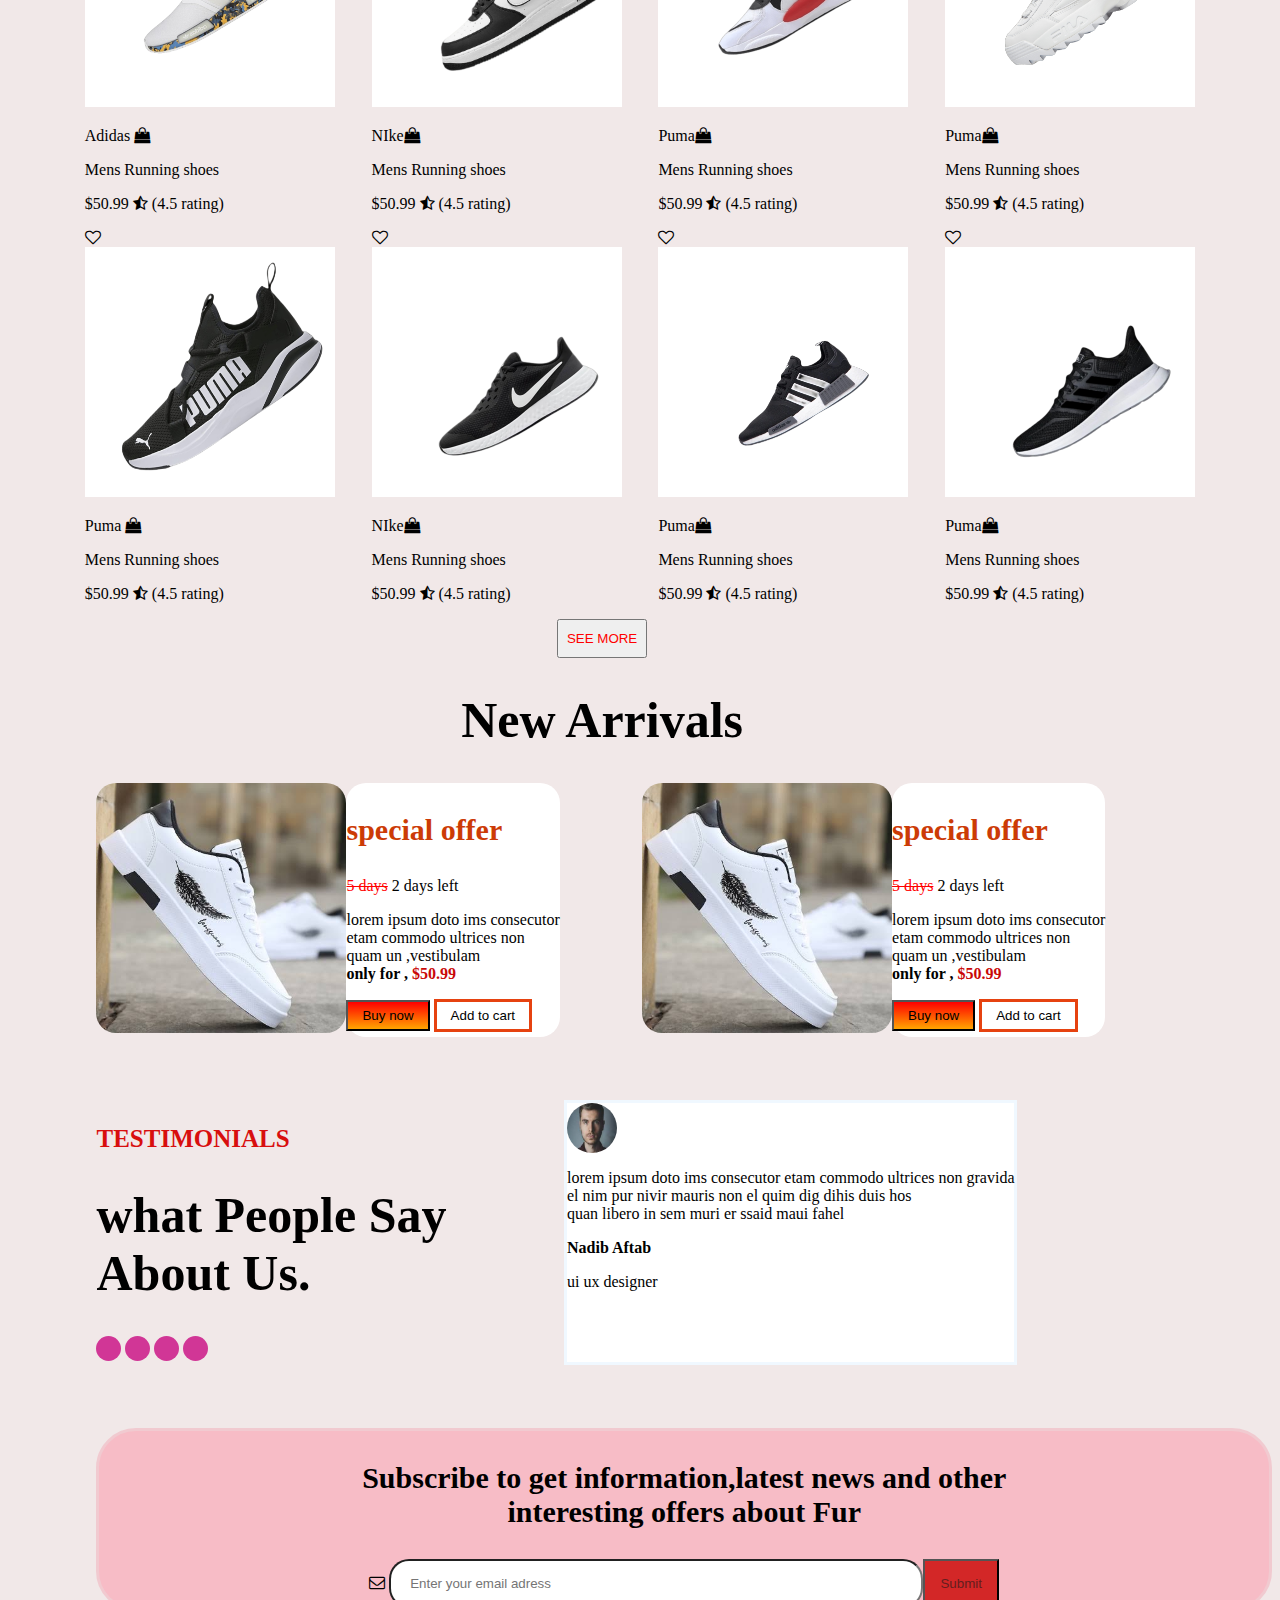
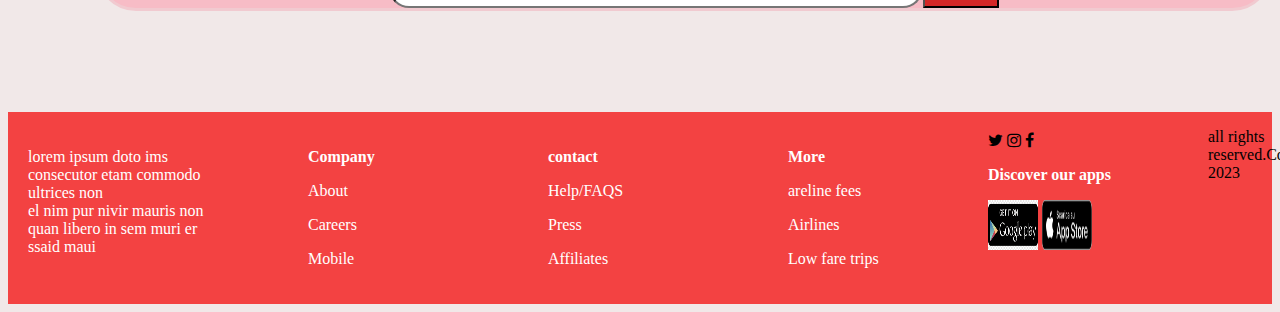
==== commit e61d6426: "first commit" ====
--- a/index.html
+++ b/index.html
@@ -7,23 +7,24 @@
     <title>Document</title>
      <link rel="stylesheet" href="https://cdnjs.cloudflare.com/ajax/libs/font-awesome/4.7.0/css/font-awesome.min.css">
      <link rel="stylesheet" href="/styles.css">
+     <link rel="stylesheet" href="/media.css">
     </head>
 <body>
     <div class="mom">
         <div class="navbar">
-            <div class="nav1">
+            <div class="navs1">
                 <ul>
-                <a class="home" href="/index.html">Home</a>
-                <a class="about" href="/about.html">About</a>
-                <a class="trending" href="/trending.html">Trending</a>
-                <a class="contact" href="/conct.html">Contact Us</a>
+                <li><a class="home" href="/index.html">Home</a></li>
+               <li><a class="about" href="/about.html">About</a></li>
+                <li><a class="trending" href="/trending.html">Trending</a></li>
+                <li><a class="contact" href="/conct.html">Contact Us</a></li>
                 </ul>
             </div>
-            <div class="nav1">
+            <div class="navs1">
                 <ul>
-                <a href="#"><i class="fa fa-search"></i></a>
-               <a href="login">Login</a>
-               <button>Signup</button>
+                <li><a href="#"><i class="fa fa-search"></i></a></li>
+               <li><a href="login">Login</a></li>
+               <li><button>Signup</button></li>
                </ul>
             </div>
 
--- a/styles.css
+++ b/styles.css
@@ -1,163 +1,46 @@
-
-
-/* MEDIA QUERY */
-
-@media (min-width: 300px) and (max-width: 760px ) {
-  body{
-    max-width: 100px;
-    max-height: 100px;
-  }
-
-	.navbar{
-		font-size: small;
-		margin-right: 0;
-		margin-left: 0;
-		padding: 0;
-		text-align: center;
-		text-decoration: none;
-	}
-
-	.navbar ul {
-    display: flex;
-		margin: 1%;
-		padding:1px;
-	}
-   .navbar a {
-		padding: 1em;
-		text-decoration: none;
-
-	}
-  .section1{
-    display: none;
-    background-image: none;
-
-     }
-  .heading h1{
-      font-size: 20px;
-     }
-  .image1 img{
-    width: 200px;
-    height: 200px;
-    
-  }
-    
-  .section1 button{
-    padding: 3px 2px;
-  }
-  .image1{
-
-  }
-
- 
-  .wording{
-    font-size: 20px;
-  }
-  .secss h1{
-    font-size: 40px;
-  }
-  .content2{
-    display: grid ;
-    grid-template-columns: repeat(1/1,);
-  
-    
-    
-  }
- 
-  .heading h1{
-    font-size: 20px;
-
-  }
-  .shoez
-
-}
-
-@media screen and (min-width:400px) and (max-width:1440px){
-  .navbar{
+body{
+  background-color: rgb(241, 232, 232);
+}
+.navbar{
+
     display: flex;
     overflow: hidden;
     padding: 10px 20px;
-    background-color: palevioletred;
-  }
-  .navs{
-    display: flex;
-    padding: 20px 32px;
-  }
-  .imagez{
-    max-width: 90%;
-
-  }
-  .section1{
-  
-  @shoe1{
-    max-width: 100px;
-    max-height:100px;
-  
-}
-  }
-  footer{
-    max-width: 100%;
-    max-height: 100%;}
-    
-    }
-@media only screen and (min-width:400px) and (max-width:1000px){
-.shoez1{
-max-width: 300px;
-max-height: 300px;
-display: flex;
-}
-.imagez1{
-display: flex;
-font-size: xx-small;
-}
-.minimal{
-font-size: xx-small;
-padding: 0%;
-}
-body{
-max-width: 100%;
-max-height: 100%;
-}
-footer{
-max-width: 100%;
-max-height: 100%;}
-
-}
-
-
-
-
-
-body{
-  background-color: rgb(241, 232, 232);
-}
-.navbar{
-    display: flex;
-    justify-content: space-evenly;
-    padding: 3px;
-  
-}
+  
+  
+  }
+
+.navs1{
+  display: block;
+  height: 50px;
+  line-height: 50px;
+  
+}
+
+.navs1 ul{
+  list-style: none;
+  padding: 0;
+  margin: 0;
+ 
+  
+}
+.navs1 li{
+  float: left;
+}
+.navs1 li a{
+  display: inline-block;
+  text-align: center;
+  padding: 14px 16px;
+}
+.navs1 li a.active {
+  background-color: #3786E1;
+}
+.
+
 body{
     background-color: rgb(233, 228, 228);
 }
-ul  a{
-    text-decoration: none;
-    padding: 3px;
-    color: rgb(3, 2, 0);
-   
-}
-ul li{
-    list-style: none;
-    padding: 3px;
-    
-}
-ul button{
-    background-color: palegoldenrod;
-}
-.nav1{
-    display: flex;
-    
-
-}
+
 .best{
   text-align: center;
   font-size: 50px;
@@ -178,7 +61,7 @@
   }
   .image1{
    
-    margin-right: 60%;
+    margin-right: 6%;
   }
   .image{
     width: 800px;
@@ -542,57 +425,14 @@
   }
   .navs1{
     display: flex;
-    flex-direction: row;
+   
     padding: 16px 24px;
 
   }
-  @media screen and (min-width:400px) and (max-width:1440px){
-    .navbars{
-      display: flex;
-      overflow: hidden;
-      padding: 10px 20px;
-      background-color: palevioletred;
-    }
-    .navs1{
-      display: flex;
-      padding: 20px 32px;
-    }
-    .imagez1{
-      max-width: 90%;
-
-    }
-    .containers1{
-    
-    @shoe1{
-      max-width: 100px;
-      max-height:100px;
-    
-  }
-    }
-}
-@media only screen and (min-width:400px) and (max-width:1000px){
-.shoez1{
-  max-width: 300px;
-  max-height: 300px;
-  display: flex;
-}
-.imagez1{
-  display: flex;
-font-size: xx-small;
-}
-.minimal{
-  font-size: xx-small;
-  padding: 0%;
-}
-body{
-  max-width: 100%;
-  max-height: 100%;
-}
-footer{
-  max-width: 100%;
-  max-height: 100%;}
-
-}
+  
+  
+ 
+
 
 
   
@@ -777,12 +617,7 @@
   text-align: center;
   font-size: 60px;
 }
-@media(max-width: 1150px){
-  .mains{
-    padding: 15px;
-    min-width: 10px;
-  }
-}
+
 .minimal{
   font-size: 20px;
 }
@@ -796,19 +631,34 @@
 
 }
 .navs3{
-  display: flex;
-  padding: 20px 32px;
-}
-.navs3 a{
-   
-  float: right;
-  
+  display: block;
+  height: 50px;
+  line-height: 50px;
+ 
+
+}
+.navs3 ul{
+  list-style: none;
+  padding: 0;
+  margin: 0;
+ 
+  
+}
+.navs3 li{
+  float: left;
+}
+.navs3 li a{
+  display: inline-block;
+  text-align: center;
+  padding: 14px 16px;
   color: #070303;
-  
-  padding: 18px 24px;
-  text-decoration: none;
-  
-}
+}
+.navs3 li a.active {
+  background-color: #3786E1;
+}
+
+
+
 .jordan{
   width: 400px;
   height: 450px;
@@ -913,8 +763,41 @@
   background: linear-gradient(red,rgba(133, 19, 123, 0.973));
   padding: 14px 40px;
 }
-
-
-
-
-
+.forms{
+  padding: 10px;
+  display: flex;
+  flex-direction: column;
+  justify-content: right;
+}
+.questions {
+  padding-top: 200px;
+}
+.submit{
+  text-align: center;
+  margin-left: 3%;
+  width: 200px;
+  height: 50px;
+  border-radius: 20px;
+  background: linear-gradient(red,rgb(255, 81, 0));
+}
+ .have{
+background-image: url(/image/redmovecropped.png);
+background-repeat: no-repeat;
+background-size: contain;
+background-position: center;
+
+
+
+
+
+}
+.have{
+  margin-left: 10%;
+
+}
+
+
+
+
+
+
--- a/media.css
+++ b/media.css
@@ -0,0 +1,512 @@
+@media screen and (max-width : 767px) {
+  /* navbar*/
+    .mom{
+        margin: 0 0px;
+        
+      }
+      .navbar{
+
+        display: flex;
+        flex-direction:column;
+        
+        padding: 0px 0px;
+      
+      
+      }
+
+    .wording{
+        font-size:30px;
+      }
+      .word2{
+        font-size: small;
+      }
+      .button1{
+        background-color: rgb(223, 0, 0);
+        padding: 0px 0px;
+        border-radius: 10%;
+        font-size: 15px;
+        
+        
+    
+      }
+      .section1{
+        display: flex;
+       
+        background-image:none;
+        background-size: 200px;
+        background-repeat: no-repeat;
+    
+        
+      }
+      .image1{
+   
+        margin-right: 3%;
+      }
+      .image{
+        width: 200px;
+        height: 200px;
+      }
+      #play{
+        font-size: 20px;
+        color: red;
+        padding: 5px;
+      }
+      .best{
+        text-align: left;
+        font-size: 30px;
+      }
+      .content2{
+        display: flex;
+        flex-direction: column;
+       
+        margin-top: 0%;
+      }
+     
+      .shoe1{
+        width: 150px;
+        height: 150px;
+        background-image: linear-gradient(skyblue,purple) ;
+        border-radius: 20%;
+      }
+      .shoe2{
+        width: 150px;
+        height: 150px;
+        background-image: linear-gradient(skyblue,deeppink);
+        border-radius: 15%;
+      }
+      .shoe3{
+        width: 150px;
+        height: 150px;
+        background-image: linear-gradient(pink,rgb(73, 0, 73));
+        border-radius: 15%;
+      }
+
+  .shoez{
+    display: flex;
+    border: solid white;
+    background-color: white;
+    border-radius: 15%;
+  }
+  .shoez2{
+    display: flex;
+    border: solid white;
+    background-color: white;
+    border-radius: 15%;
+
+  }
+  .shoez3{
+    display: flex;
+    border: solid white;
+    background-color: white;
+    border-radius: 15%;
+  }
+  .content2{
+    display: flex;
+    justify-content: space-evenly;
+    margin-top: 5%;
+  }
+  .nike{
+    font-size: 20px;
+  }
+  .puma{
+    font-size: 20px;
+  }
+  .adidas{
+    font-size: 20px;
+  }
+  .feats{
+    text-align: left;
+    font-size: 30px;
+  }
+  .adidaz{
+    display: flex;
+    flex-direction: column;
+    
+    
+  }
+  .men{
+    color: red;
+    font-size: 20px;
+    
+    }
+    .men a{
+      color: red;
+    }
+    .women{
+    font-size: 20px;
+   
+    }
+    .women a{
+      color: black;
+
+    }
+    .child{
+    font-size: 20px;
+   
+    }
+    .adidass{
+        width: 200px;
+        height: 200px;
+        background-color: white;
+      }
+    
+      .nikess{
+        width: 200px;
+        height: 200px;
+        background-color: white;
+      }
+     
+      .pumaaa{
+        width: 200px;
+        height: 200px;
+        background-color: white;
+        
+        
+        
+      }
+      .pumaz2{
+        width: 200px;
+        height: 200px;
+        background-color: white;
+      }
+      .puma2{
+        display: flex;
+      }
+      .nikez2{
+        width: 200px;
+        height: 200px;
+        background-color: white;
+      }
+      
+      .adidas2{
+        width: 200px;
+        height: 200px;
+        background-color: white;
+      }
+      .pumaaa{
+        width: 200px;
+        height: 200px;
+        background-color: white;
+        
+        
+        
+      }
+      .days{
+        background-color: white;
+        border-radius: 20px;
+      }
+      .filass{
+        display: flex;
+      }
+      .filad{
+        width: 200px;
+        height: 200px;
+        background-color: white;
+      }
+      .adidaz{
+        display: flex;
+        justify-content: space-evenly;
+        
+      }
+     
+      .pumaz2{
+        width: 200px;
+        height: 200px;
+        background-color: white;
+      }
+      .butt{
+        padding: 3px 5px;
+        color: red;
+      }
+      .new{
+        font-size:30px;
+       }
+       .sneaky{
+        display: flex;
+        flex-direction: column;
+        margin-left: 0%;
+        border-radius: 15px;
+      }
+      .special{
+        color: rgb(204, 59, 6);
+        font-size: 20px;
+      }
+      .statistics{
+        display: flex;
+        flex-direction: column;
+        margin-top: 5%;
+        margin-left: 7%;
+      }
+      .Test{
+        color:rgb(216, 14, 14);
+        font-size: 20px;
+      }
+      .what{
+        font-size: 30px;
+      }
+      .cir{
+  
+        height: 20px;
+        width: 20px;
+        background-color: #d13696;
+        border-radius: 50%;
+        display: inline-block;
+      }
+      .stats{
+        
+        border: solid aliceblue;
+        
+        background-color: white;
+      }
+      .subscribe{
+        text-align: center;
+        background-color: rgb(247, 188, 198);
+       
+        border-radius: 40px;
+    
+        border: solid rgb(241, 202, 208) ;
+     
+       
+      
+     }
+     input{
+        padding: 10px;
+      }
+      input{
+        width: 200px;
+        border-radius: 20px;
+      }
+      .button{
+        padding: 10px;
+        color: rgb(100, 30, 30);
+        background-color: rgb(211, 39, 39);
+      }
+      .sub{
+        font-size: 20px;
+      }
+      .divs{
+        display: flex;
+        flex-direction: column;
+      
+      }
+      .main{
+  
+        padding: 0rem;
+        min-width: 0rem;
+    }
+    .main a{
+        color:black;
+        text-decoration: none;
+      }
+      .lorem{
+        color: black;
+      }
+      /*ABOUT*/
+      .navbar3{
+
+        display: flex;
+        flex-direction: column;
+        padding: 0px 0px;
+      
+      
+      }
+      .navs3{
+        display: flex;
+        flex-direction: column;
+        padding: 0px 0px;
+      }
+      .navs3 button{
+        padding: 0px 0px;
+        margin-top: 40px;
+      }
+      .us{
+        font-size: 30px;
+        text-align: left;
+      }
+      .firstbox{
+        display: flex;
+        flex-direction: column;
+        gap: 0px;
+        margin-left: 0%;
+         
+        }
+        .jordan{
+            width: 300px;
+            height: 350px;
+            border-radius: 5%;
+          }
+          .short{
+            font-size: 30px;
+            text-align: left;
+          }
+          .shorts{
+            background: linear-gradient(red,rgba(133, 19, 123, 0.973));
+            padding: 4px 8px;
+          }
+          .vision{
+            display: flex;
+            flex-direction: column-reverse;
+            }
+            .red{
+                width: 300px;
+                height: 400px;
+                border-radius: 5%;
+              }
+              .approach{
+                display: flex;
+                flex-direction: column;
+              } 
+              .apps{
+                width: 300px;
+                height: 400px;
+              }
+              .divss{
+                display: flex;
+                flex-direction: column;
+              }
+              .mains{
+
+                padding: 20px;
+                min-width: 10px;
+                color: white;
+            }
+           
+              .ul{
+                padding-left: 0%;
+              }
+              a{
+                color:black;
+                text-decoration: none;
+                
+              }
+              footer{
+              background-color: rgb(243, 66, 66);
+              margin-top: 0%;
+              }
+              /*trending*/
+
+             .navbars{
+
+             display: flex;
+              flex-direction: column;
+               overflow: hidden;
+              padding: 0px 0px;
+ 
+  
+              }
+              .navs1 a{
+   
+                float: right;
+                
+                color: #070303;
+                
+                padding: 18px 24px;
+                text-decoration: none;
+                
+              }
+              .navs1{
+                display: flex;
+                flex-direction: column;
+               
+                padding: 0px 0px;
+            
+              }
+              .signup{
+                padding: 3px;
+            
+                font-size: 10px;
+
+              }
+              .containers1{
+                display: flex;
+                flex-direction: column;
+                background-repeat: no-repeat;
+                background-size: contain;
+                
+               
+                
+            
+              }
+              .shoez1{
+                width: 300px;
+                height: 350px;
+              }
+              .imagez1{
+                display: flex;
+              }
+
+               .imgs1{
+                width: 100px;
+                height: 100px;
+               }
+                .imgs2{
+                width: 100px;
+                height: 100px;
+               }
+              .imgsing3{
+                width: 100px;
+                height: 100px;
+               }
+               .mens{
+                color: rgb(238, 17, 17);
+                font-size: 20px;
+              }
+              .blacks{
+                font-size: 20px;
+              }
+              .head{
+                text-align: center;
+                font-size: 30px;
+              }
+              .containerss4{
+                display: flex;
+                flex-direction: column;
+                justify-content: space-around;
+                
+            
+              }
+              .imging5{
+                width: 200px;
+                height: 250px;
+            
+              }
+              .imging6{
+                width: 200px;
+                height: 250px;
+              }
+              .imging7{
+                width: 200px;
+                height: 250px;
+              }
+              .imging8{
+                width: 200px;
+                height: 250px;
+              }
+              .imgg5{
+                
+              
+              }
+              .imggs8{
+                background-color: white;
+              }
+              .imggs7{
+                background-color: white;
+              }
+              .imggs6{
+                background-color: white;
+              }
+
+
+
+              
+
+
+
+
+    
+
+
+
+
+
+  }